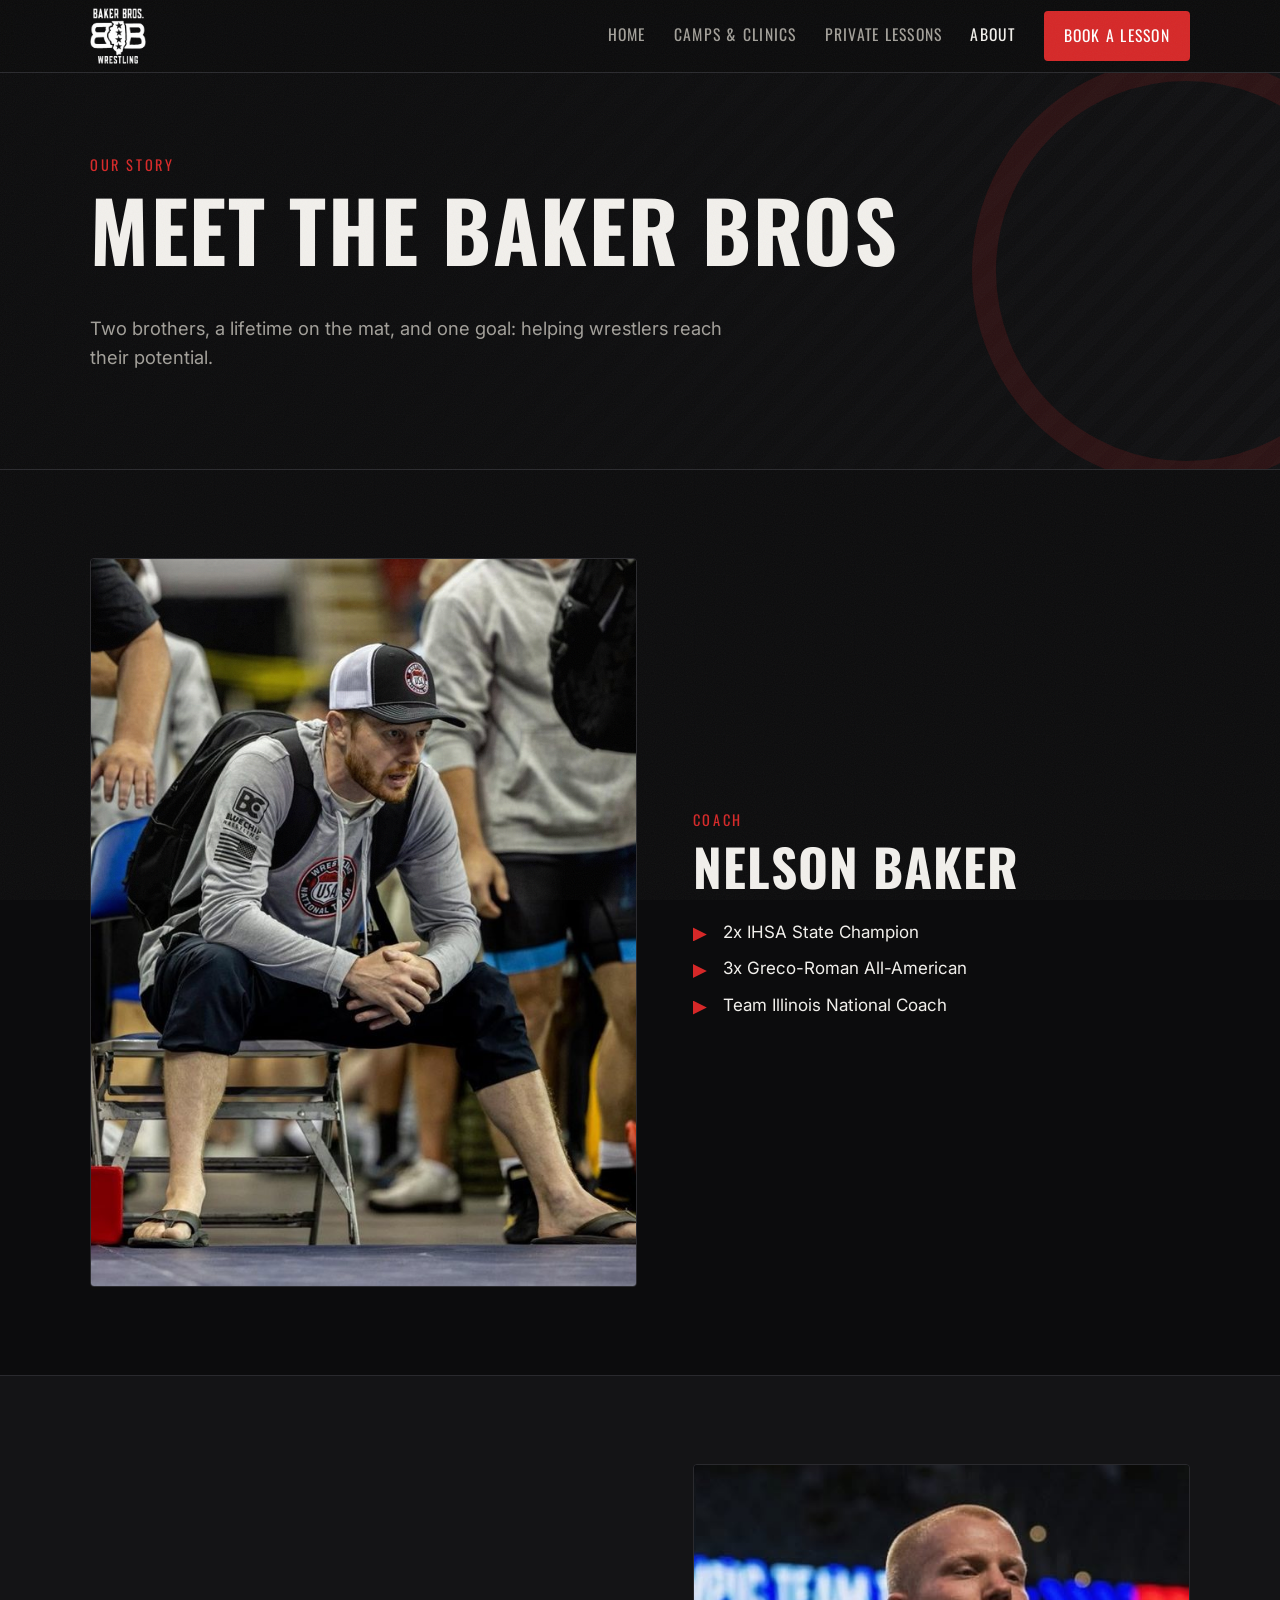
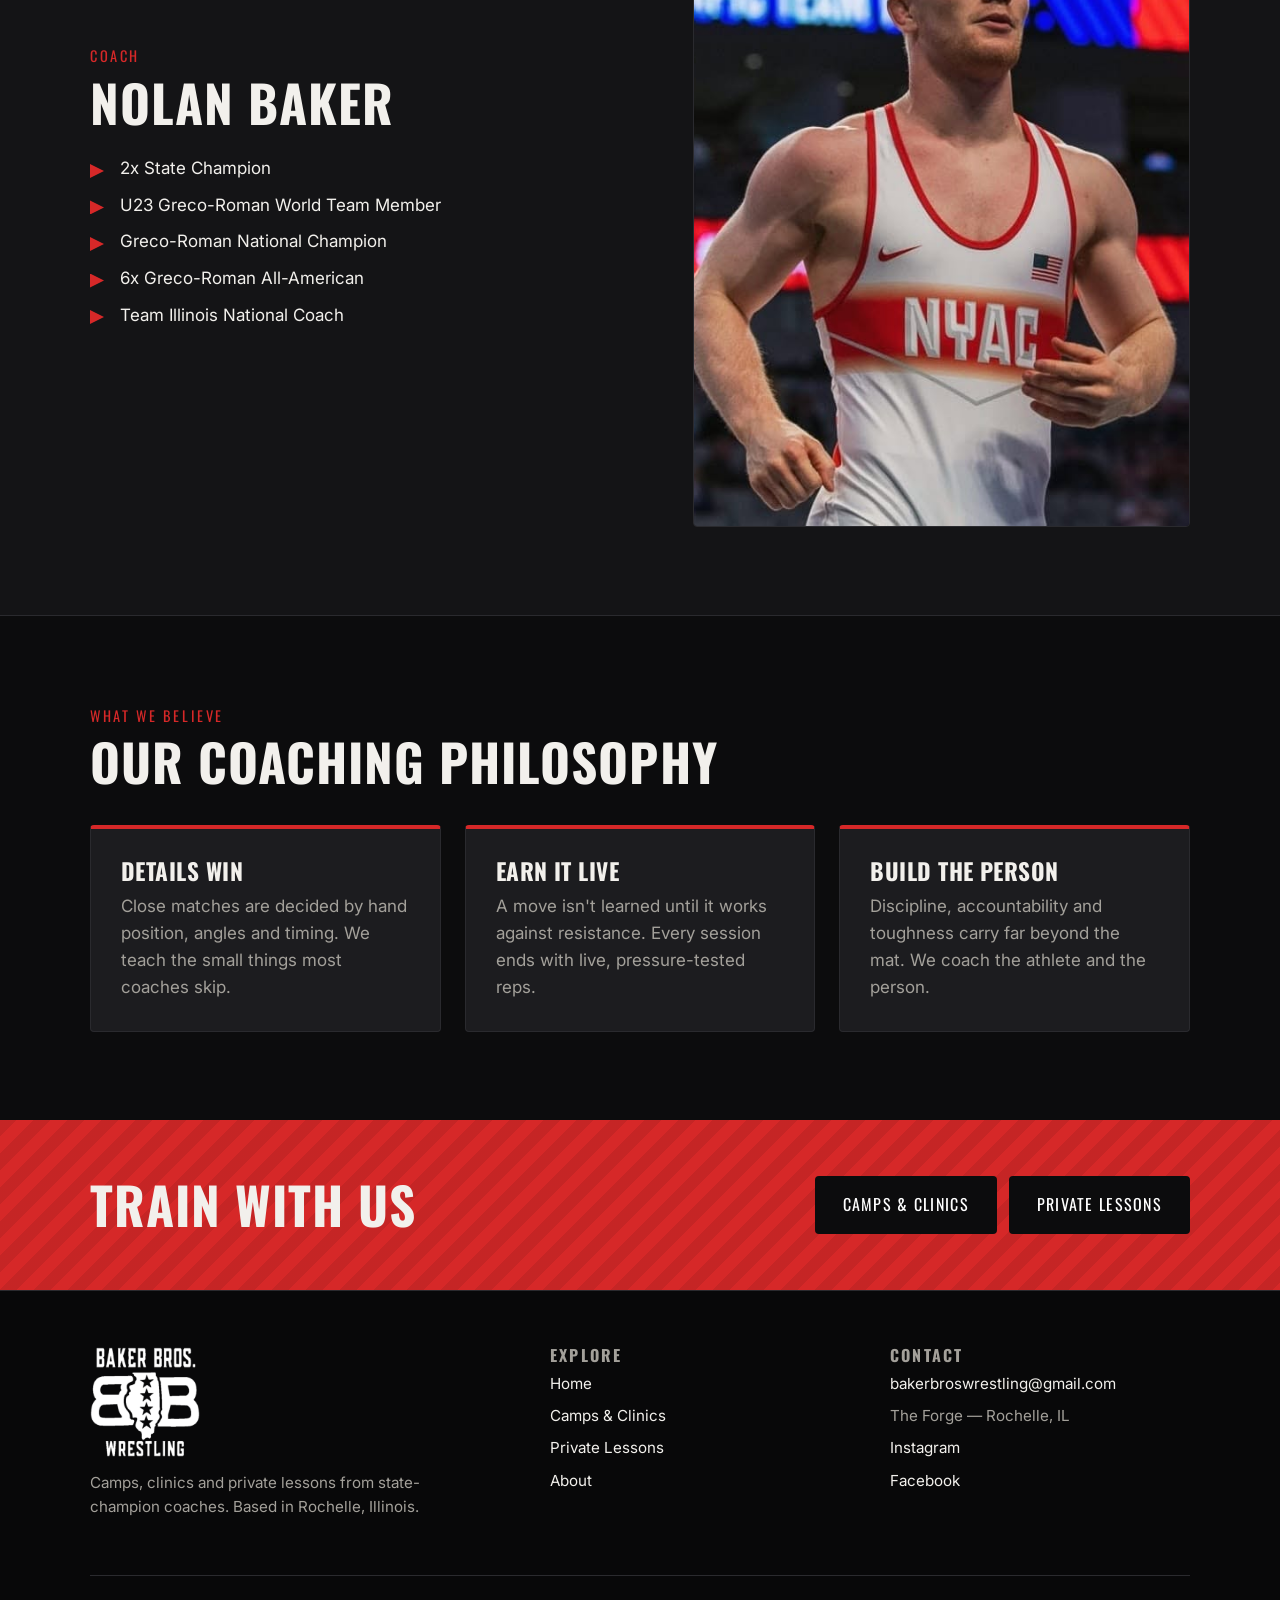
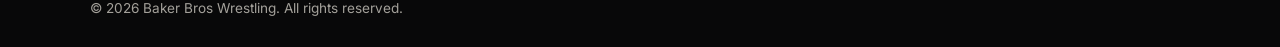
==== about.html @ e2181380 "Use the Baker Bros logo as the browser tab icon Co-Authored-By: Claude Sonnet 5 <noreply@anthropic.c" ====
<!DOCTYPE html>
<html lang="en">
<head>
  <meta charset="UTF-8">
  <meta name="viewport" content="width=device-width, initial-scale=1">
  <title>About the Coaches | Baker Bros Wrestling</title>
  <meta name="description" content="Meet Nelson and Nolan Baker, the brothers behind Baker Bros Wrestling.">
  <link rel="icon" type="image/png" href="images/favicon.png">
  <link rel="apple-touch-icon" href="images/apple-touch-icon.png">
  <link rel="preconnect" href="https://fonts.googleapis.com">
  <link rel="preconnect" href="https://fonts.gstatic.com" crossorigin>
  <link href="https://fonts.googleapis.com/css2?family=Inter:wght@400;600&family=Oswald:wght@500;700&display=swap" rel="stylesheet">
  <link rel="stylesheet" href="styles.css">
</head>
<body data-page="about">
  <header id="site-header"></header>

  <main>
    <section class="hero page-hero">
      <div class="container">
        <span class="eyebrow">Our story</span>
        <h1>Meet the Baker Bros</h1>
        <p class="lead">Two brothers, a lifetime on the mat, and one goal: helping wrestlers reach their potential.</p>
      </div>
    </section>

    <section class="section">
      <div class="container split">
        <img class="photo tall" src="images/nelson-baker.jpg" alt="Nelson Baker coaching from the edge of the mat at a wrestling tournament" width="800" height="878">
        <div>
          <span class="eyebrow">Coach</span>
          <h2>Nelson Baker</h2>
          <ul class="checklist">
            <li>2x IHSA State Champion</li>
            <li>3x Greco-Roman All-American</li>
            <li>Team Illinois National Coach</li>
          </ul>
        </div>
      </div>
    </section>

    <section class="section alt">
      <div class="container split">
        <div>
          <span class="eyebrow">Coach</span>
          <h2>Nolan Baker</h2>
          <ul class="checklist">
            <li>2x State Champion</li>
            <li>U23 Greco-Roman World Team Member</li>
            <li>Greco-Roman National Champion</li>
            <li>6x Greco-Roman All-American</li>
            <li>Team Illinois National Coach</li>
          </ul>
        </div>
        <img class="photo tall" src="images/nolan-baker.jpg" alt="Nolan Baker in a wrestling singlet at a national competition" width="747" height="747">
      </div>
    </section>

    <section class="section">
      <div class="container">
        <span class="eyebrow">What we believe</span>
        <h2>Our coaching philosophy</h2>
        <div class="grid grid-3" style="margin-top:36px">
          <div class="card accent-top"><h3>Details win</h3><p class="muted">Close matches are decided by hand position, angles and timing. We teach the small things most coaches skip.</p></div>
          <div class="card accent-top"><h3>Earn it live</h3><p class="muted">A move isn't learned until it works against resistance. Every session ends with live, pressure-tested reps.</p></div>
          <div class="card accent-top"><h3>Build the person</h3><p class="muted">Discipline, accountability and toughness carry far beyond the mat. We coach the athlete and the person.</p></div>
        </div>
      </div>
    </section>

    <section class="cta-band">
      <div class="container">
        <h2>Train with us</h2>
        <div class="btn-row">
          <a class="btn" href="camps.html">Camps &amp; Clinics</a>
          <a class="btn" href="lessons.html">Private Lessons</a>
        </div>
      </div>
    </section>
  </main>

  <footer id="site-footer"></footer>
  <script src="site-data.js"></script>
  <script src="main.js"></script>
</body>
</html>
---- styles.css ----
/* ===========================================================
   Baker Bros Wrestling — site styles
   Change the brand colors in :root to restyle the whole site.
   =========================================================== */
:root {
  --bg: #0c0c0d;
  --bg-2: #141416;
  --bg-3: #1c1c1f;
  --line: #2a2a2e;
  --text: #f2f0ec;
  --muted: #a3a09a;
  --accent: #d62828;        /* main brand red */
  --accent-2: #f2b705;      /* gold highlight */
  --radius: 4px;
  --max: 1140px;
  --head: "Oswald", "Arial Narrow", sans-serif;
  --body: "Inter", system-ui, -apple-system, sans-serif;
}

* { box-sizing: border-box; }
html { scroll-behavior: smooth; }
body {
  margin: 0;
  background: var(--bg);
  color: var(--text);
  font-family: var(--body);
  font-size: 17px;
  line-height: 1.6;
  -webkit-font-smoothing: antialiased;
}
/* subtle grain for the gritty feel */
body::before {
  content: "";
  position: fixed; inset: 0;
  pointer-events: none; z-index: 100;
  opacity: .05;
  background-image: url("data:image/svg+xml,%3Csvg xmlns='http://www.w3.org/2000/svg' width='160' height='160'%3E%3Cfilter id='n'%3E%3CfeTurbulence type='fractalNoise' baseFrequency='.9' numOctaves='2'/%3E%3C/filter%3E%3Crect width='100%25' height='100%25' filter='url(%23n)'/%3E%3C/svg%3E");
}

img { max-width: 100%; display: block; }
a { color: inherit; }
h1, h2, h3, h4 {
  font-family: var(--head);
  text-transform: uppercase;
  letter-spacing: .02em;
  line-height: 1.05;
  margin: 0 0 .5em;
}
h1 { font-size: clamp(2.6rem, 7vw, 5.2rem); }
h2 { font-size: clamp(2rem, 4.5vw, 3.2rem); }
h3 { font-size: 1.45rem; }
p { margin: 0 0 1em; }

.container { width: 100%; max-width: var(--max); margin: 0 auto; padding: 0 20px; }
.section { padding: 88px 0; }
.section.alt { background: var(--bg-2); border-top: 1px solid var(--line); border-bottom: 1px solid var(--line); }
.eyebrow {
  font-family: var(--head);
  color: var(--accent);
  text-transform: uppercase;
  letter-spacing: .18em;
  font-size: .9rem;
  margin-bottom: .6em;
  display: block;
}
.lead { font-size: 1.15rem; color: var(--muted); max-width: 640px; }
.muted { color: var(--muted); }

/* ---------- buttons ---------- */
.btn {
  display: inline-block;
  font-family: var(--head);
  text-transform: uppercase;
  letter-spacing: .08em;
  font-size: 1rem;
  text-decoration: none;
  padding: 14px 26px;
  border-radius: var(--radius);
  border: 2px solid var(--accent);
  background: var(--accent);
  color: #fff;
  cursor: pointer;
  transition: background .15s, color .15s, transform .15s;
}
.btn:hover { background: #b51f1f; border-color: #b51f1f; transform: translateY(-1px); }
.btn.ghost { background: transparent; color: var(--text); border-color: var(--text); }
.btn.ghost:hover { background: var(--text); color: var(--bg); }
.btn.disabled { background: var(--bg-3); border-color: var(--line); color: var(--muted); pointer-events: none; }
.btn-row { display: flex; flex-wrap: wrap; gap: 12px; }

/* ---------- header / nav ---------- */
.site-header {
  position: sticky; top: 0; z-index: 50;
  background: rgba(12,12,13,.92);
  backdrop-filter: blur(8px);
  border-bottom: 1px solid var(--line);
}
.nav { display: flex; align-items: center; justify-content: space-between; height: 72px; }
.logo { text-decoration: none; display: flex; line-height: 1; }
.logo img { height: 56px; width: auto; }
.logo-footer img { height: 110px; }
.nav-links { display: flex; align-items: center; gap: 28px; list-style: none; margin: 0; padding: 0; }
.nav-links a {
  font-family: var(--head); text-transform: uppercase; letter-spacing: .08em;
  text-decoration: none; font-size: .98rem; color: var(--muted);
}
.nav-links a:hover, .nav-links a.active { color: var(--text); }
.nav-links .btn { color: #fff; padding: 10px 18px; }
.nav-toggle { display: none; background: none; border: 0; color: var(--text); font-size: 1.8rem; cursor: pointer; }

@media (max-width: 800px) {
  .nav-toggle { display: block; }
  .nav-links {
    display: none;
    position: absolute; top: 72px; left: 0; right: 0;
    flex-direction: column; align-items: stretch; gap: 0;
    background: var(--bg-2); border-bottom: 1px solid var(--line);
  }
  .nav-links.open { display: flex; }
  .nav-links li a { display: block; padding: 16px 20px; border-top: 1px solid var(--line); }
  .nav-links .btn { margin: 12px 20px 16px; text-align: center; }
}

/* ---------- hero ---------- */
.hero {
  position: relative;
  padding: 120px 0 110px;
  overflow: hidden;
  background:
    linear-gradient(90deg, rgba(12,12,13,.96) 30%, rgba(12,12,13,.55)),
    repeating-linear-gradient(135deg, #17171a 0 14px, #121214 14px 28px);
  border-bottom: 1px solid var(--line);
}
.hero::after {
  content: "";
  position: absolute; right: -120px; top: 50%;
  width: 560px; height: 560px; transform: translateY(-50%);
  border: 34px solid var(--accent); border-radius: 50%;
  opacity: .14;
}
.hero .container { position: relative; z-index: 1; }
.hero h1 span { color: var(--accent); display: block; }
.hero .lead { margin-bottom: 32px; }
.page-hero { padding: 80px 0 64px; }
.page-hero::after { width: 380px; height: 380px; border-width: 24px; }

/* ---------- stat strip ---------- */
.stats { display: grid; grid-template-columns: repeat(3, 1fr); border-bottom: 1px solid var(--line); background: var(--bg-2); }
.stat { padding: 28px 20px; text-align: center; border-right: 1px solid var(--line); }
.stat:last-child { border-right: 0; }
.stat b { display: block; font-family: var(--head); font-size: 2.2rem; color: var(--accent-2); line-height: 1; }
.stat span { font-size: .85rem; text-transform: uppercase; letter-spacing: .12em; color: var(--muted); }
@media (max-width: 640px) {
  .stats { grid-template-columns: 1fr; }
  .stat { border-right: 0; border-bottom: 1px solid var(--line); }
}

/* ---------- cards / grids ---------- */
.grid { display: grid; gap: 24px; }
.grid-2 { grid-template-columns: repeat(2, 1fr); }
.grid-3 { grid-template-columns: repeat(3, 1fr); }
@media (max-width: 900px) { .grid-3 { grid-template-columns: 1fr 1fr; } }
@media (max-width: 640px) { .grid-2, .grid-3 { grid-template-columns: 1fr; } }

.card {
  background: var(--bg-3);
  border: 1px solid var(--line);
  border-radius: var(--radius);
  padding: 30px;
  position: relative;
}
.card.accent-top { border-top: 4px solid var(--accent); }
.card h3 { margin-bottom: .4em; }
.card p:last-child { margin-bottom: 0; }
.card .num { font-family: var(--head); color: var(--accent); font-size: 2.4rem; line-height: 1; display: block; margin-bottom: 12px; }

.split { display: grid; grid-template-columns: 1.1fr 1fr; gap: 56px; align-items: center; }
@media (max-width: 860px) { .split { grid-template-columns: 1fr; gap: 32px; } }

.photo-ph {
  aspect-ratio: 4 / 3;
  border-radius: var(--radius);
  border: 1px dashed #3a3a40;
  background: repeating-linear-gradient(45deg, #18181b 0 10px, #1d1d21 10px 20px);
  display: grid; place-items: center;
  color: var(--muted);
  font-family: var(--head); text-transform: uppercase; letter-spacing: .12em; font-size: .9rem;
  text-align: center; padding: 16px;
}
.photo-ph.tall { aspect-ratio: 3 / 4; }
.photo { width: 100%; height: auto; border-radius: var(--radius); border: 1px solid var(--line); object-fit: cover; object-position: 50% 30%; }
.photo.tall { aspect-ratio: 3 / 4; }

.checklist { list-style: none; padding: 0; margin: 0 0 1em; }
.checklist li { padding-left: 30px; position: relative; margin-bottom: .55em; }
.checklist li::before {
  content: ""; position: absolute; left: 0; top: .5em;
  width: 14px; height: 14px; background: var(--accent);
  clip-path: polygon(0 0, 100% 50%, 0 100%);
}

/* ---------- events ---------- */
.filters { display: flex; gap: 10px; flex-wrap: wrap; margin-bottom: 28px; }
.filter {
  font-family: var(--head); text-transform: uppercase; letter-spacing: .08em;
  background: transparent; color: var(--muted);
  border: 1px solid var(--line); border-radius: 999px;
  padding: 8px 18px; cursor: pointer; font-size: .95rem;
}
.filter.active, .filter:hover { color: var(--text); border-color: var(--accent); }

.events { display: grid; gap: 20px; }
.event {
  display: grid; grid-template-columns: 130px 1fr auto; gap: 28px; align-items: center;
  background: var(--bg-3); border: 1px solid var(--line); border-left: 4px solid var(--accent);
  border-radius: var(--radius); padding: 26px 28px;
}
.event.clinic { border-left-color: var(--accent-2); }
.event-date { text-align: center; font-family: var(--head); text-transform: uppercase; line-height: 1; }
.event-date .m { color: var(--accent); letter-spacing: .12em; font-size: 1rem; }
.event-date .d { font-size: 2.6rem; display: block; margin: 4px 0; }
.event-date .y { color: var(--muted); font-size: .85rem; letter-spacing: .1em; }
.tag {
  display: inline-block; font-family: var(--head); text-transform: uppercase; letter-spacing: .12em;
  font-size: .75rem; padding: 3px 10px; border-radius: 2px; margin-bottom: 8px;
  background: rgba(214,40,40,.15); color: #ff6b6b;
}
.event.clinic .tag { background: rgba(242,183,5,.12); color: var(--accent-2); }
.event h3 { margin-bottom: .35em; }
.meta { display: flex; flex-wrap: wrap; gap: 6px 22px; color: var(--muted); font-size: .93rem; margin-bottom: 8px; }
.meta b { color: var(--text); font-weight: 600; }
.event .price { font-family: var(--head); font-size: 2rem; text-align: right; line-height: 1; margin-bottom: 12px; }
.event .price small { display: block; font-size: .75rem; color: var(--muted); letter-spacing: .1em; margin-top: 4px; }
.event-cta { text-align: right; }
.spots { font-size: .82rem; color: var(--accent-2); margin-top: 8px; }
.empty { padding: 40px; text-align: center; border: 1px dashed var(--line); border-radius: var(--radius); color: var(--muted); }
@media (max-width: 800px) {
  .event { grid-template-columns: 1fr; gap: 14px; }
  .event-date { text-align: left; display: flex; gap: 10px; align-items: baseline; }
  .event-date .d { font-size: 1.8rem; margin: 0; }
  .event .price, .event-cta { text-align: left; }
}

/* ---------- pricing ---------- */
.price-card { text-align: center; }
.price-card .amount { font-family: var(--head); font-size: 3.2rem; line-height: 1; margin: 10px 0 4px; }
.price-card .per { color: var(--muted); font-size: .9rem; text-transform: uppercase; letter-spacing: .1em; margin-bottom: 18px; display: block; }
.price-card.featured { border-color: var(--accent); box-shadow: 0 0 0 1px var(--accent); }
.badge {
  position: absolute; top: -12px; left: 50%; transform: translateX(-50%);
  background: var(--accent); color: #fff; font-family: var(--head); text-transform: uppercase;
  letter-spacing: .12em; font-size: .72rem; padding: 4px 12px; border-radius: 2px;
}

/* ---------- forms ---------- */
.form { display: grid; gap: 18px; }
.form-row { display: grid; grid-template-columns: 1fr 1fr; gap: 18px; }
@media (max-width: 640px) { .form-row { grid-template-columns: 1fr; } }
label { display: block; font-family: var(--head); text-transform: uppercase; letter-spacing: .08em; font-size: .85rem; margin-bottom: 6px; color: var(--muted); }
input, select, textarea {
  width: 100%; font: inherit; color: var(--text);
  background: var(--bg); border: 1px solid var(--line); border-radius: var(--radius);
  padding: 12px 14px;
}
input:focus, select:focus, textarea:focus { outline: none; border-color: var(--accent); }
textarea { min-height: 120px; resize: vertical; }
.hp { position: absolute; left: -9999px; }
.form-note { font-size: .85rem; color: var(--muted); }
.form-status { display: none; padding: 14px 16px; border-radius: var(--radius); }
.form-status.ok { display: block; background: rgba(46,160,67,.15); border: 1px solid #2ea043; }
.form-status.err { display: block; background: rgba(214,40,40,.12); border: 1px solid var(--accent); }

/* ---------- faq ---------- */
details { border-bottom: 1px solid var(--line); padding: 18px 0; }
details summary {
  cursor: pointer; list-style: none; font-family: var(--head); text-transform: uppercase;
  letter-spacing: .04em; font-size: 1.2rem; display: flex; justify-content: space-between; gap: 16px;
}
details summary::-webkit-details-marker { display: none; }
details summary::after { content: "+"; color: var(--accent); font-size: 1.5rem; line-height: 1; }
details[open] summary::after { content: "–"; }
details p { margin: 12px 0 0; color: var(--muted); }
details p a { color: var(--text); text-decoration: underline; }

/* ---------- CTA band ---------- */
.cta-band {
  background: var(--accent);
  padding: 56px 0;
  background-image: repeating-linear-gradient(135deg, rgba(0,0,0,.08) 0 12px, transparent 12px 24px);
}
.cta-band .container { display: flex; justify-content: space-between; align-items: center; gap: 24px; flex-wrap: wrap; }
.cta-band h2 { margin: 0; }
.cta-band .btn { background: var(--bg); border-color: var(--bg); }
.cta-band .btn:hover { background: #000; border-color: #000; }

/* ---------- footer ---------- */
.site-footer { background: #080809; border-top: 1px solid var(--line); padding: 56px 0 28px; font-size: .95rem; }
.footer-grid { display: grid; grid-template-columns: 1.4fr 1fr 1fr; gap: 40px; margin-bottom: 40px; }
.site-footer h4 { font-size: 1rem; color: var(--muted); letter-spacing: .14em; }
.site-footer ul { list-style: none; padding: 0; margin: 0; }
.site-footer li { margin-bottom: 8px; }
.site-footer a { color: var(--text); text-decoration: none; }
.site-footer a:hover { color: var(--accent); }
.copyright { border-top: 1px solid var(--line); padding-top: 22px; color: var(--muted); font-size: .85rem; }
@media (max-width: 760px) { .footer-grid { grid-template-columns: 1fr; gap: 28px; } }
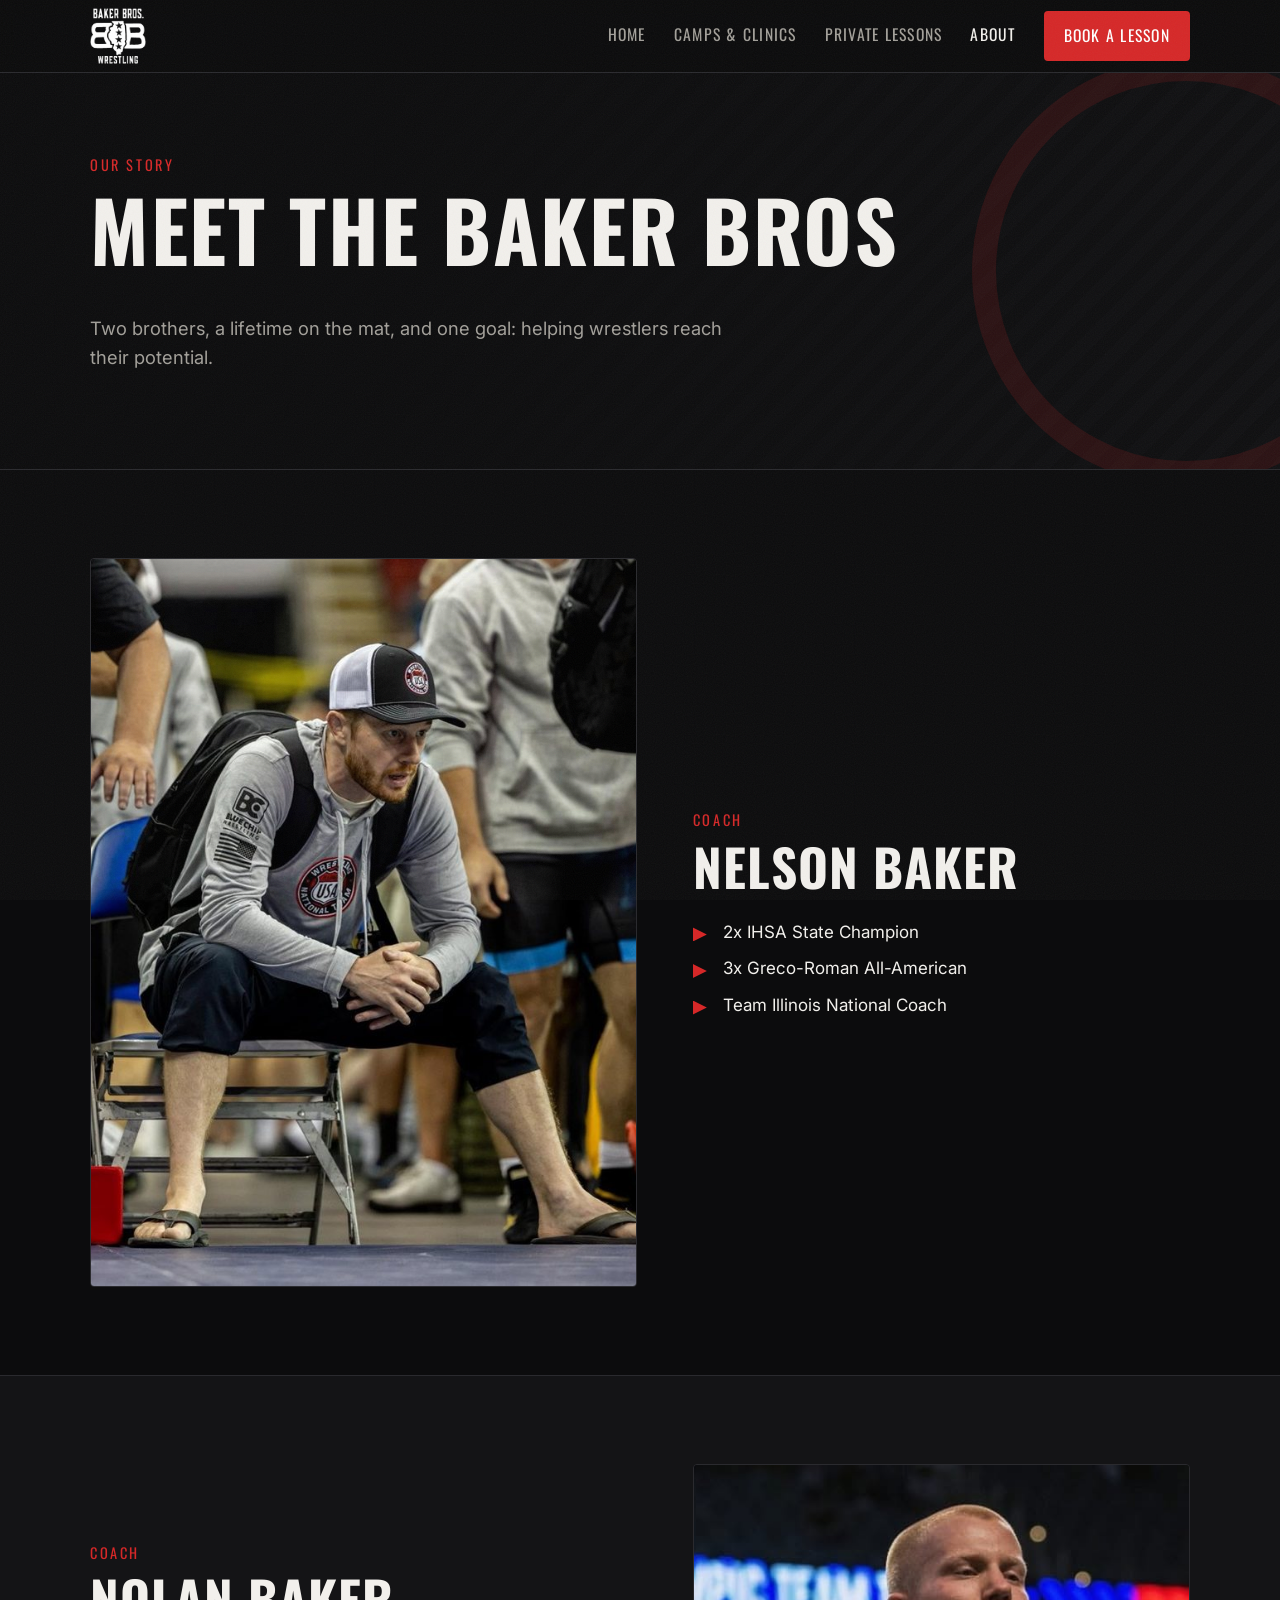
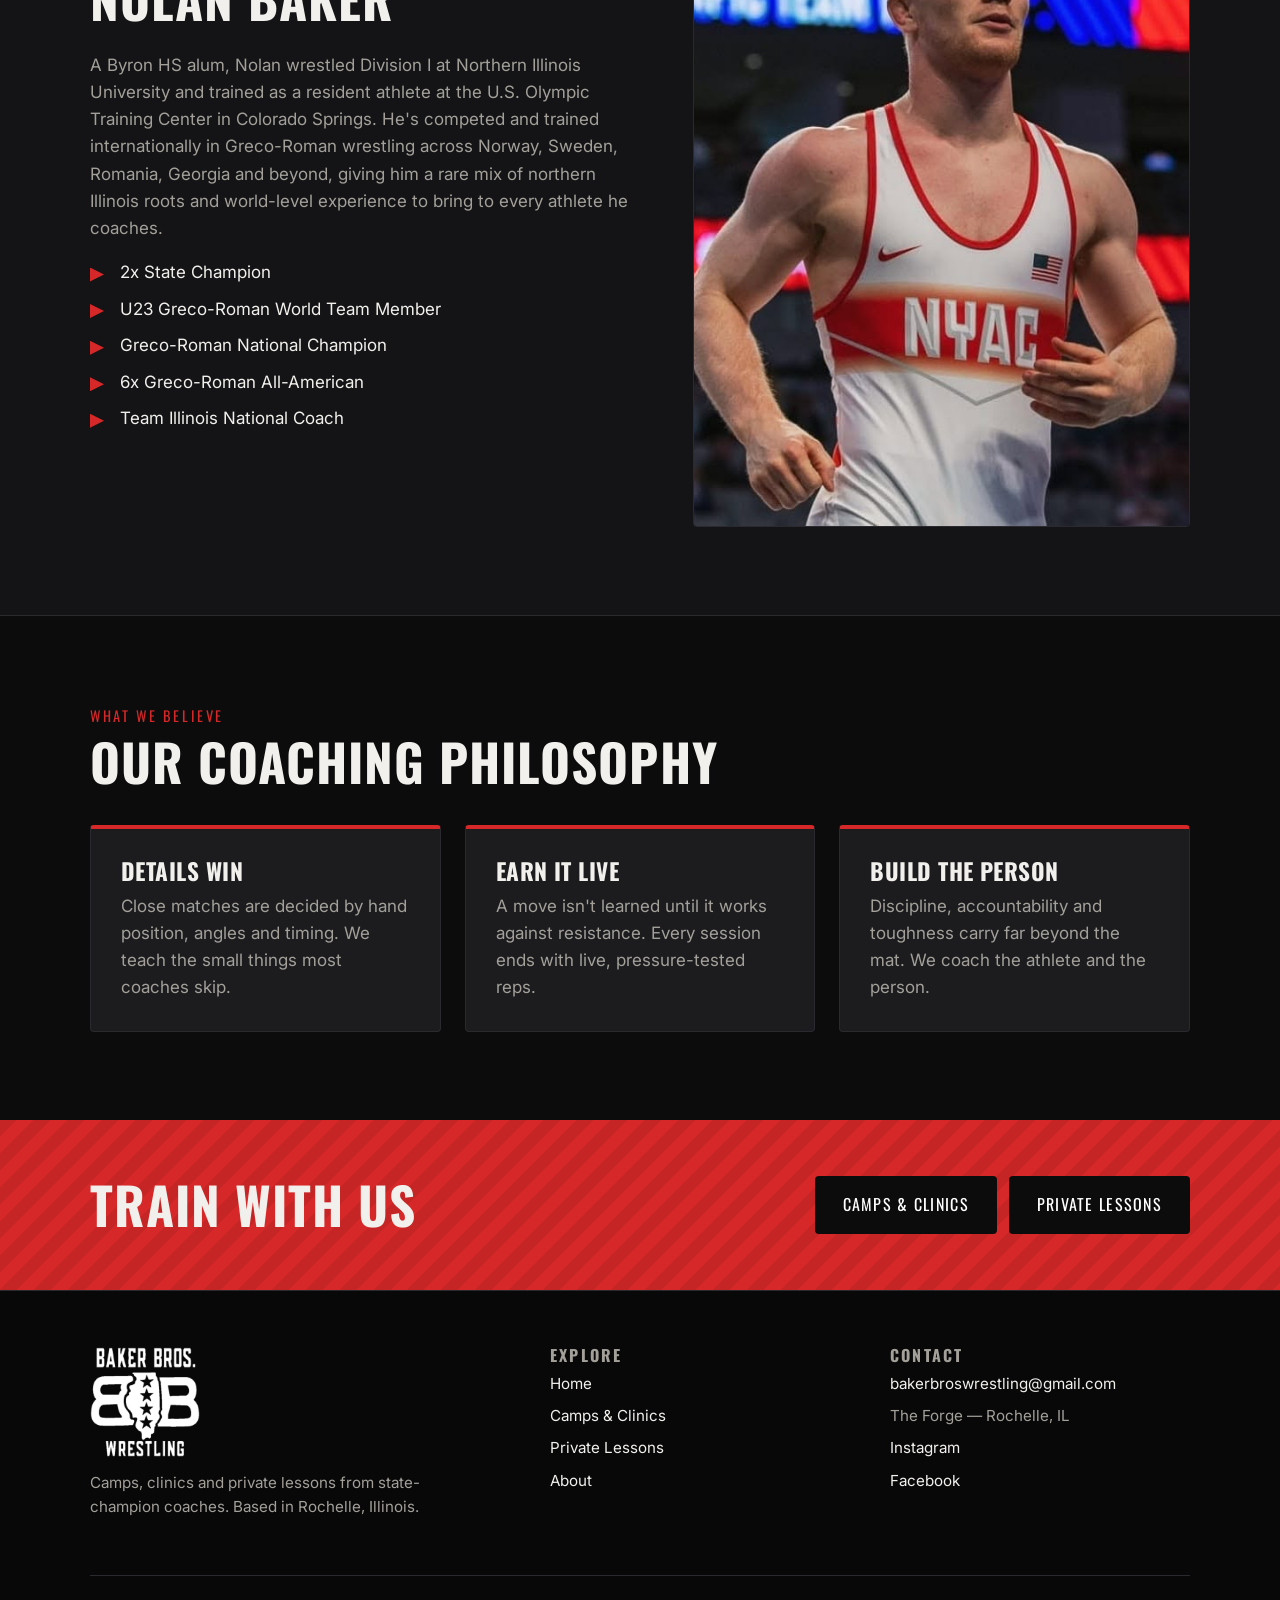
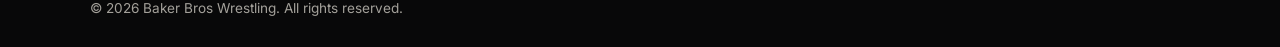
==== commit 8bde1100: "Add Nolan Baker bio paragraph: NIU D1, Olympic Training Center, international Greco experience Co-Au" ====
--- a/about.html
+++ b/about.html
@@ -5,6 +5,12 @@
   <meta name="viewport" content="width=device-width, initial-scale=1">
   <title>About the Coaches | Baker Bros Wrestling</title>
   <meta name="description" content="Meet Nelson and Nolan Baker, the brothers behind Baker Bros Wrestling.">
+  <meta property="og:title" content="About the Coaches | Baker Bros Wrestling">
+  <meta property="og:description" content="Meet Nelson and Nolan Baker, the brothers behind Baker Bros Wrestling.">
+  <meta property="og:image" content="https://baker-brothers-website.vercel.app/images/apple-touch-icon.png">
+  <meta property="og:url" content="https://baker-brothers-website.vercel.app/about.html">
+  <meta name="twitter:card" content="summary">
+  <meta name="twitter:image" content="https://baker-brothers-website.vercel.app/images/apple-touch-icon.png">
   <link rel="icon" type="image/png" href="images/favicon.png">
   <link rel="apple-touch-icon" href="images/apple-touch-icon.png">
   <link rel="preconnect" href="https://fonts.googleapis.com">
@@ -44,6 +50,7 @@
         <div>
           <span class="eyebrow">Coach</span>
           <h2>Nolan Baker</h2>
+          <p class="muted">A Byron HS alum, Nolan wrestled Division I at Northern Illinois University and trained as a resident athlete at the U.S. Olympic Training Center in Colorado Springs. He's competed and trained internationally in Greco-Roman wrestling across Norway, Sweden, Romania, Georgia and beyond, giving him a rare mix of northern Illinois roots and world-level experience to bring to every athlete he coaches.</p>
           <ul class="checklist">
             <li>2x State Champion</li>
             <li>U23 Greco-Roman World Team Member</li>
--- a/styles.css
+++ b/styles.css
@@ -190,6 +190,7 @@
 .photo-ph.tall { aspect-ratio: 3 / 4; }
 .photo { width: 100%; height: auto; border-radius: var(--radius); border: 1px solid var(--line); object-fit: cover; object-position: 50% 30%; }
 .photo.tall { aspect-ratio: 3 / 4; }
+.photo-logo { aspect-ratio: 4 / 3; object-fit: contain; padding: 28px; background: var(--bg-2); }
 
 .checklist { list-style: none; padding: 0; margin: 0 0 1em; }
 .checklist li { padding-left: 30px; position: relative; margin-bottom: .55em; }
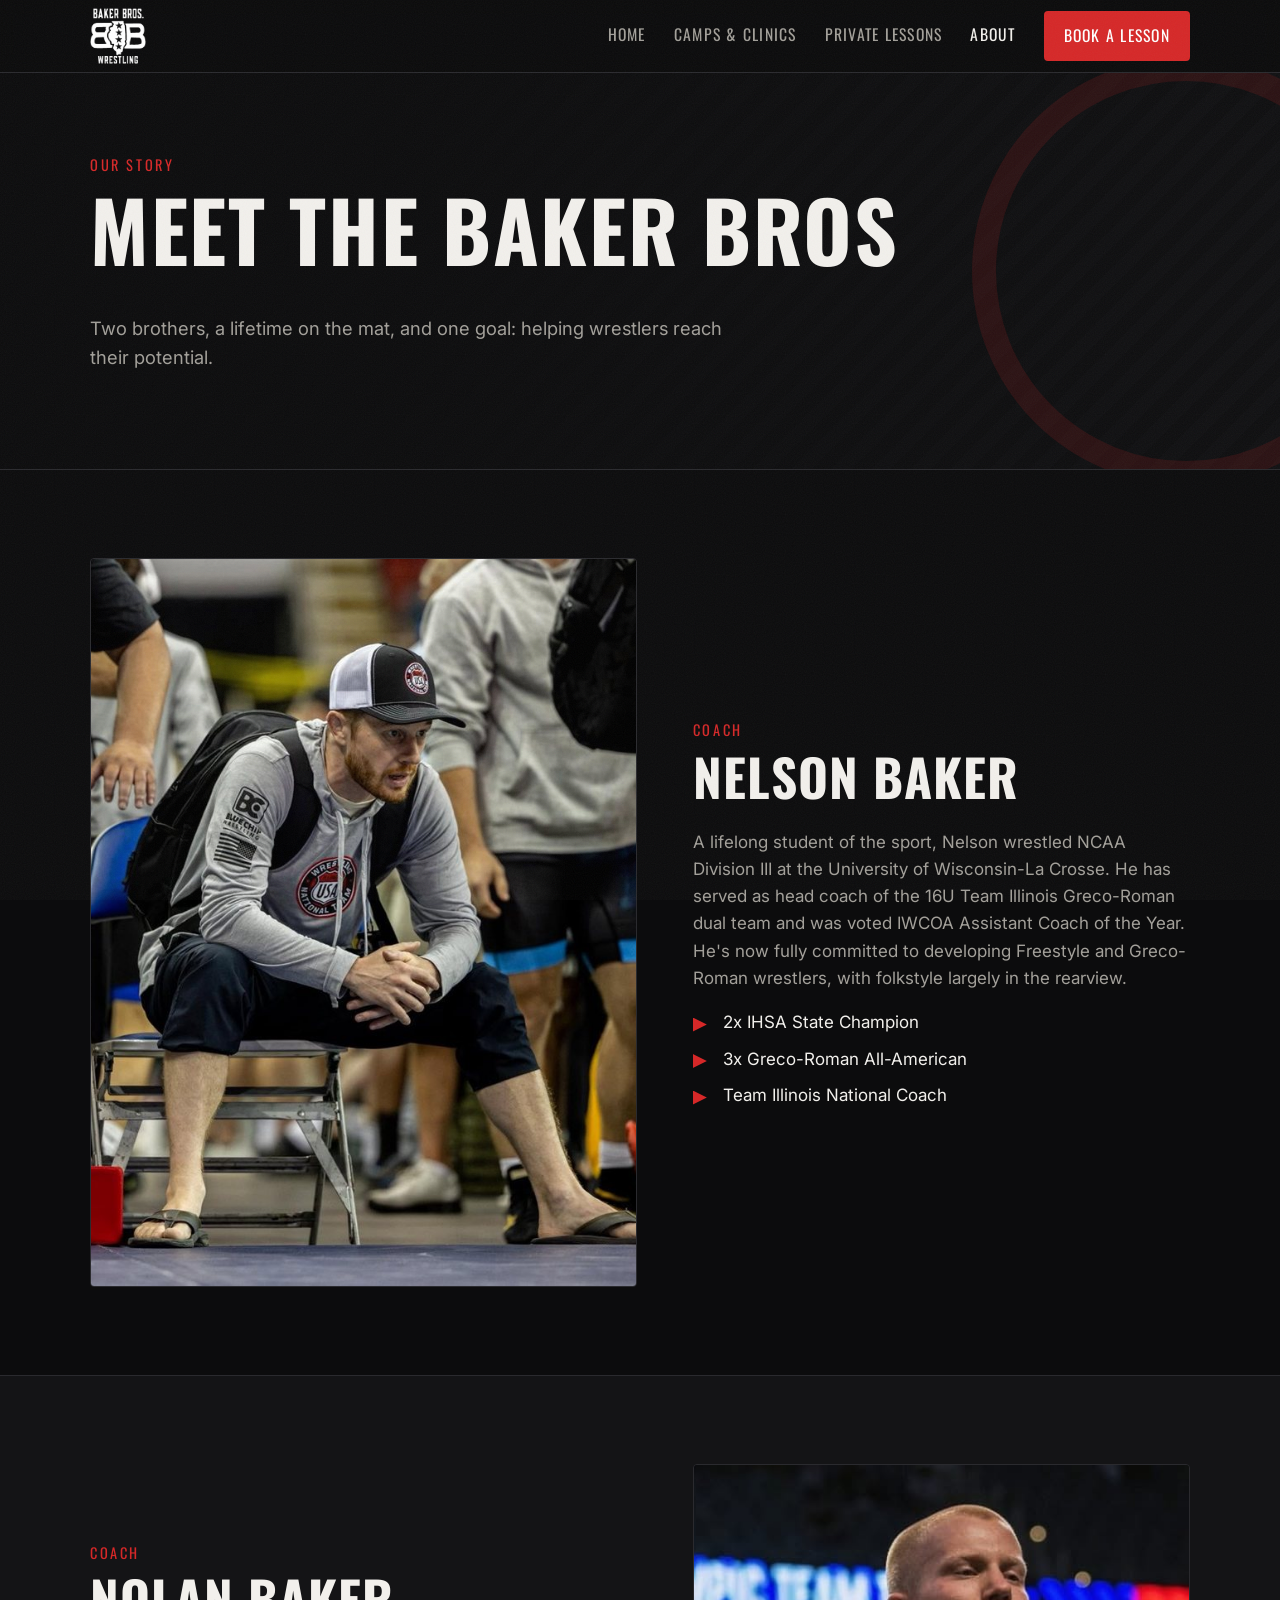
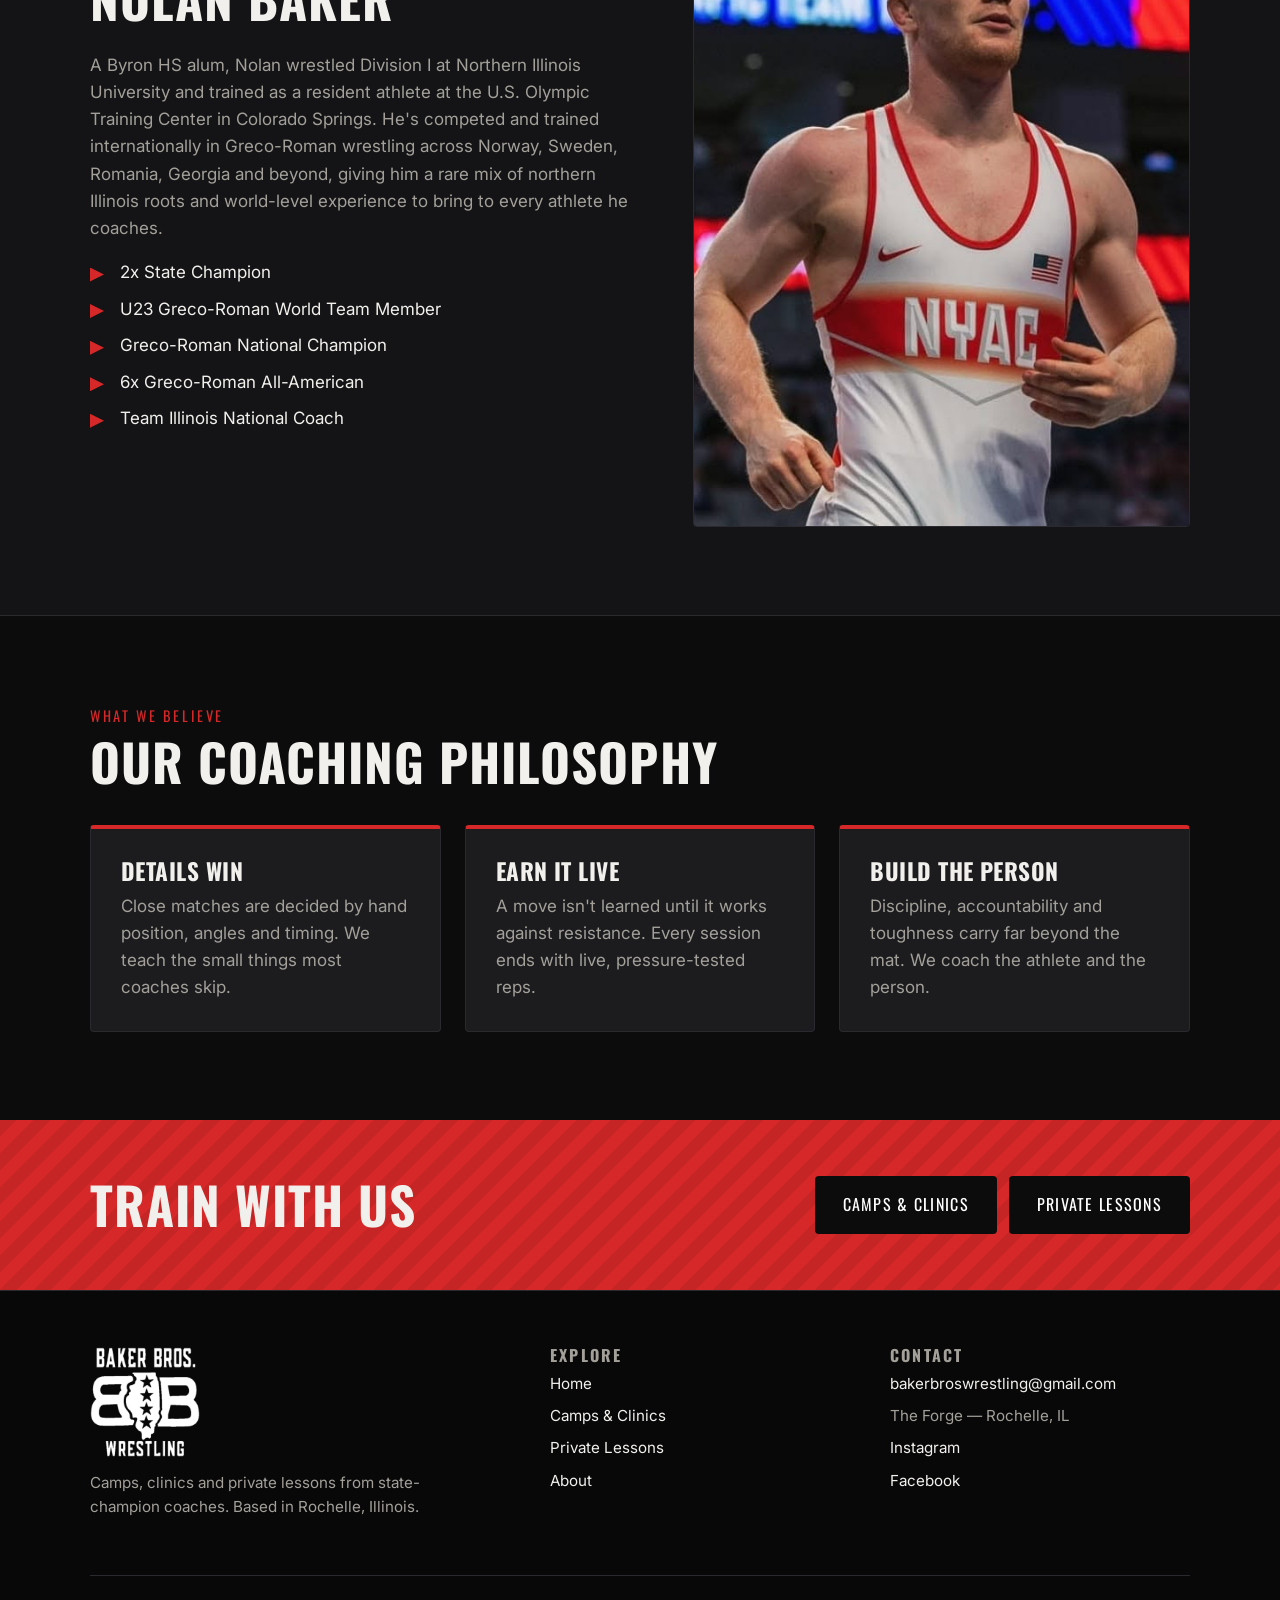
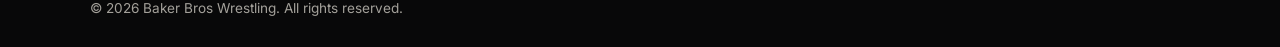
==== commit 33a5c991: "Add Nelson Baker bio paragraph: D3 wrestling, 16U Team IL head coach, IWCOA award, Freestyle/Greco f" ====
--- a/about.html
+++ b/about.html
@@ -36,6 +36,7 @@
         <div>
           <span class="eyebrow">Coach</span>
           <h2>Nelson Baker</h2>
+          <p class="muted">A lifelong student of the sport, Nelson wrestled NCAA Division III at the University of Wisconsin-La Crosse. He has served as head coach of the 16U Team Illinois Greco-Roman dual team and was voted IWCOA Assistant Coach of the Year. He's now fully committed to developing Freestyle and Greco-Roman wrestlers, with folkstyle largely in the rearview.</p>
           <ul class="checklist">
             <li>2x IHSA State Champion</li>
             <li>3x Greco-Roman All-American</li>
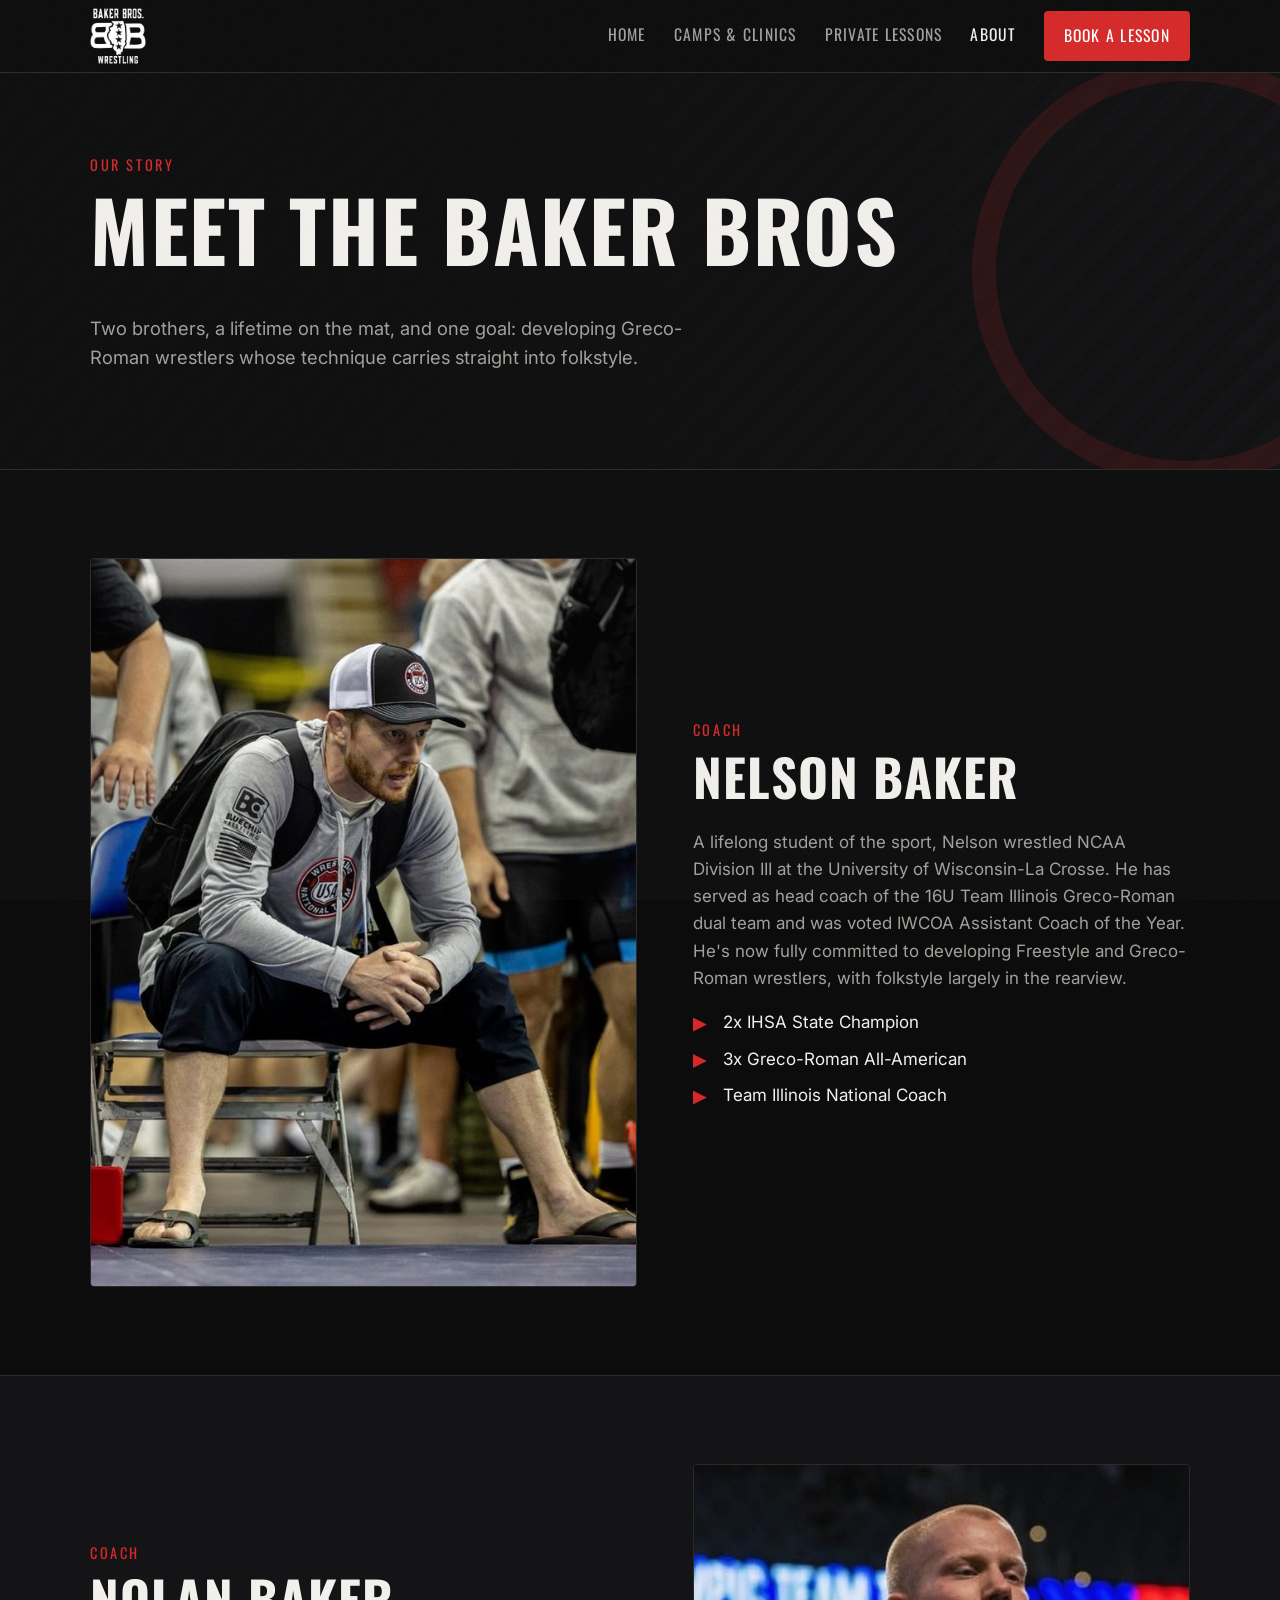
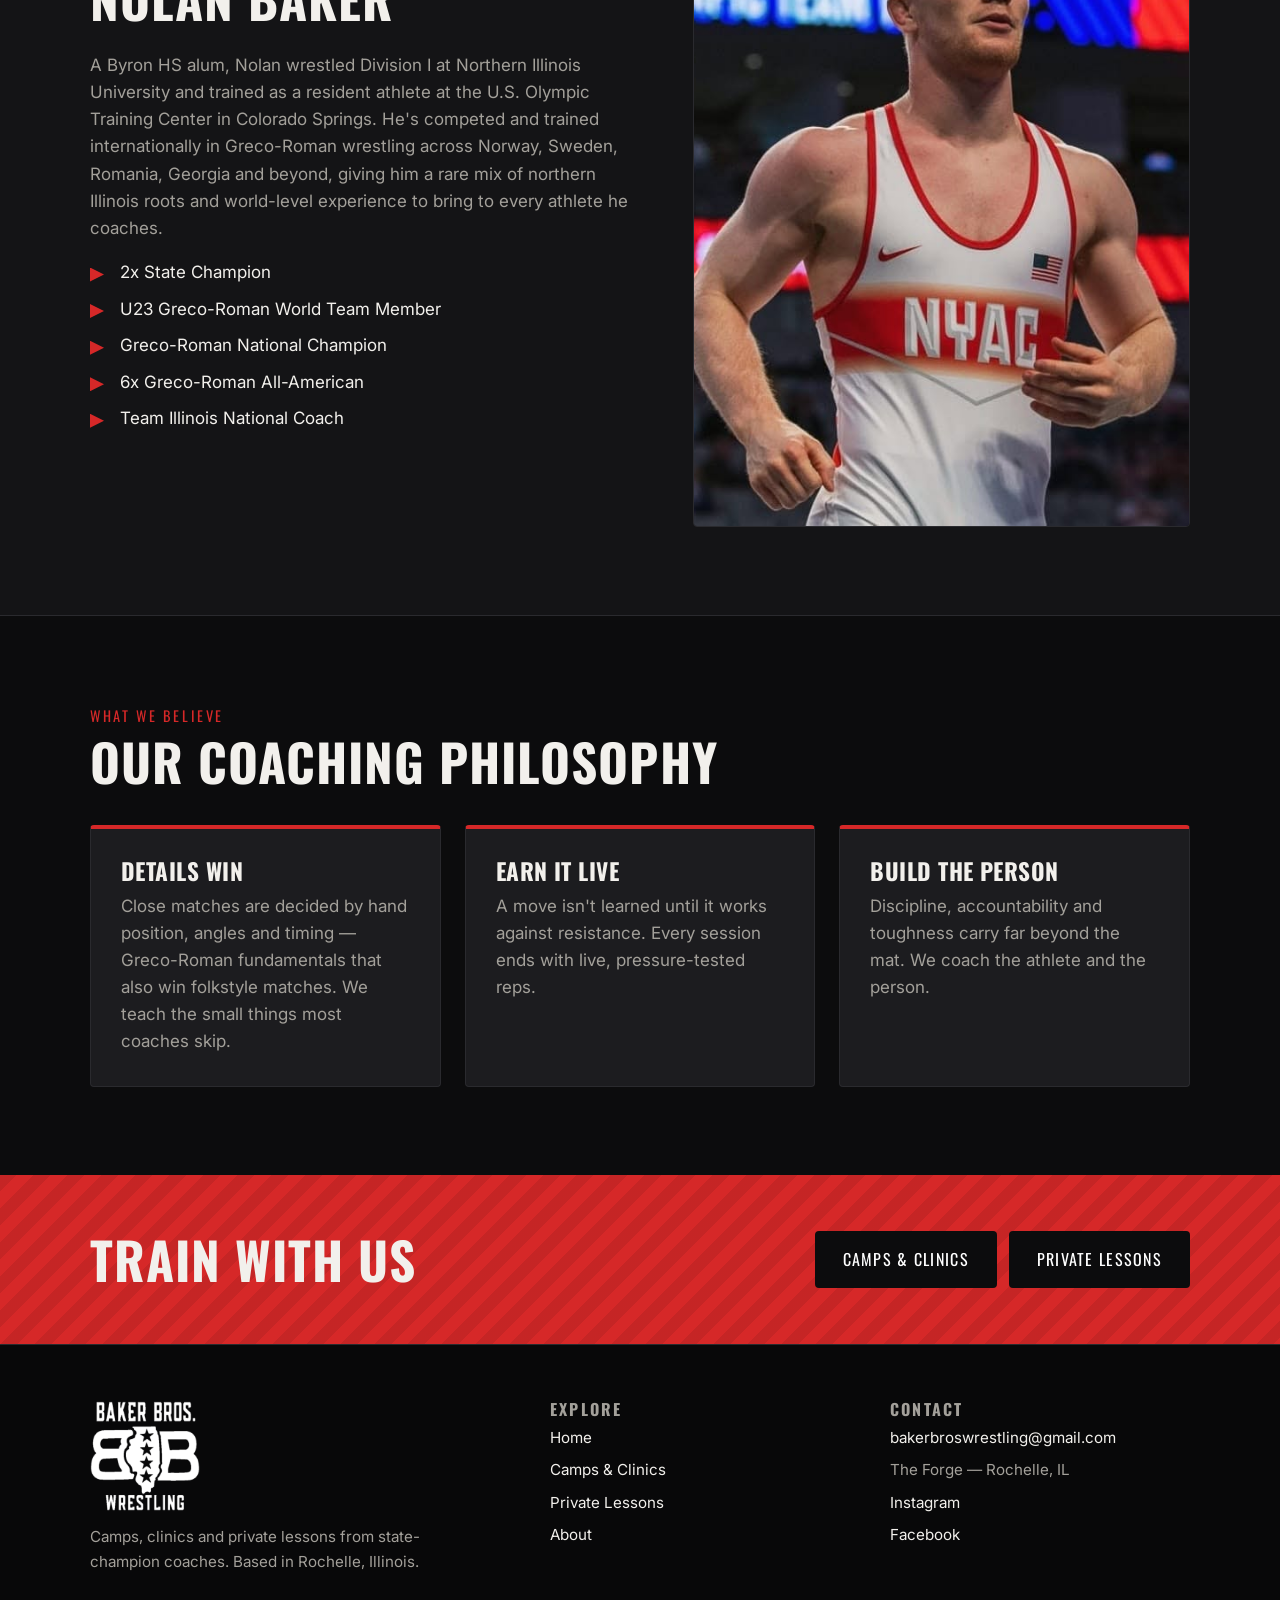
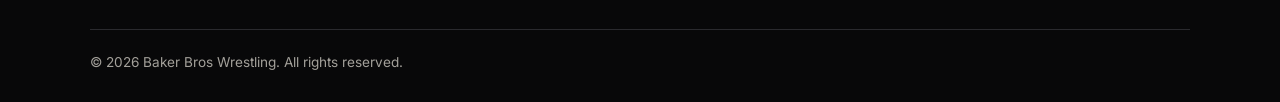
==== commit fec6920c: "Emphasize Greco-Roman specialization and folkstyle carryover across the site Co-Authored-By: Claude " ====
--- a/about.html
+++ b/about.html
@@ -4,9 +4,9 @@
   <meta charset="UTF-8">
   <meta name="viewport" content="width=device-width, initial-scale=1">
   <title>About the Coaches | Baker Bros Wrestling</title>
-  <meta name="description" content="Meet Nelson and Nolan Baker, the brothers behind Baker Bros Wrestling.">
+  <meta name="description" content="Meet Nelson and Nolan Baker, the Greco-Roman specialists behind Baker Bros Wrestling.">
   <meta property="og:title" content="About the Coaches | Baker Bros Wrestling">
-  <meta property="og:description" content="Meet Nelson and Nolan Baker, the brothers behind Baker Bros Wrestling.">
+  <meta property="og:description" content="Meet Nelson and Nolan Baker, the Greco-Roman specialists behind Baker Bros Wrestling.">
   <meta property="og:image" content="https://baker-brothers-website.vercel.app/images/apple-touch-icon.png">
   <meta property="og:url" content="https://baker-brothers-website.vercel.app/about.html">
   <meta name="twitter:card" content="summary">
@@ -26,7 +26,7 @@
       <div class="container">
         <span class="eyebrow">Our story</span>
         <h1>Meet the Baker Bros</h1>
-        <p class="lead">Two brothers, a lifetime on the mat, and one goal: helping wrestlers reach their potential.</p>
+        <p class="lead">Two brothers, a lifetime on the mat, and one goal: developing Greco-Roman wrestlers whose technique carries straight into folkstyle.</p>
       </div>
     </section>
 
@@ -69,7 +69,7 @@
         <span class="eyebrow">What we believe</span>
         <h2>Our coaching philosophy</h2>
         <div class="grid grid-3" style="margin-top:36px">
-          <div class="card accent-top"><h3>Details win</h3><p class="muted">Close matches are decided by hand position, angles and timing. We teach the small things most coaches skip.</p></div>
+          <div class="card accent-top"><h3>Details win</h3><p class="muted">Close matches are decided by hand position, angles and timing — Greco-Roman fundamentals that also win folkstyle matches. We teach the small things most coaches skip.</p></div>
           <div class="card accent-top"><h3>Earn it live</h3><p class="muted">A move isn't learned until it works against resistance. Every session ends with live, pressure-tested reps.</p></div>
           <div class="card accent-top"><h3>Build the person</h3><p class="muted">Discipline, accountability and toughness carry far beyond the mat. We coach the athlete and the person.</p></div>
         </div>
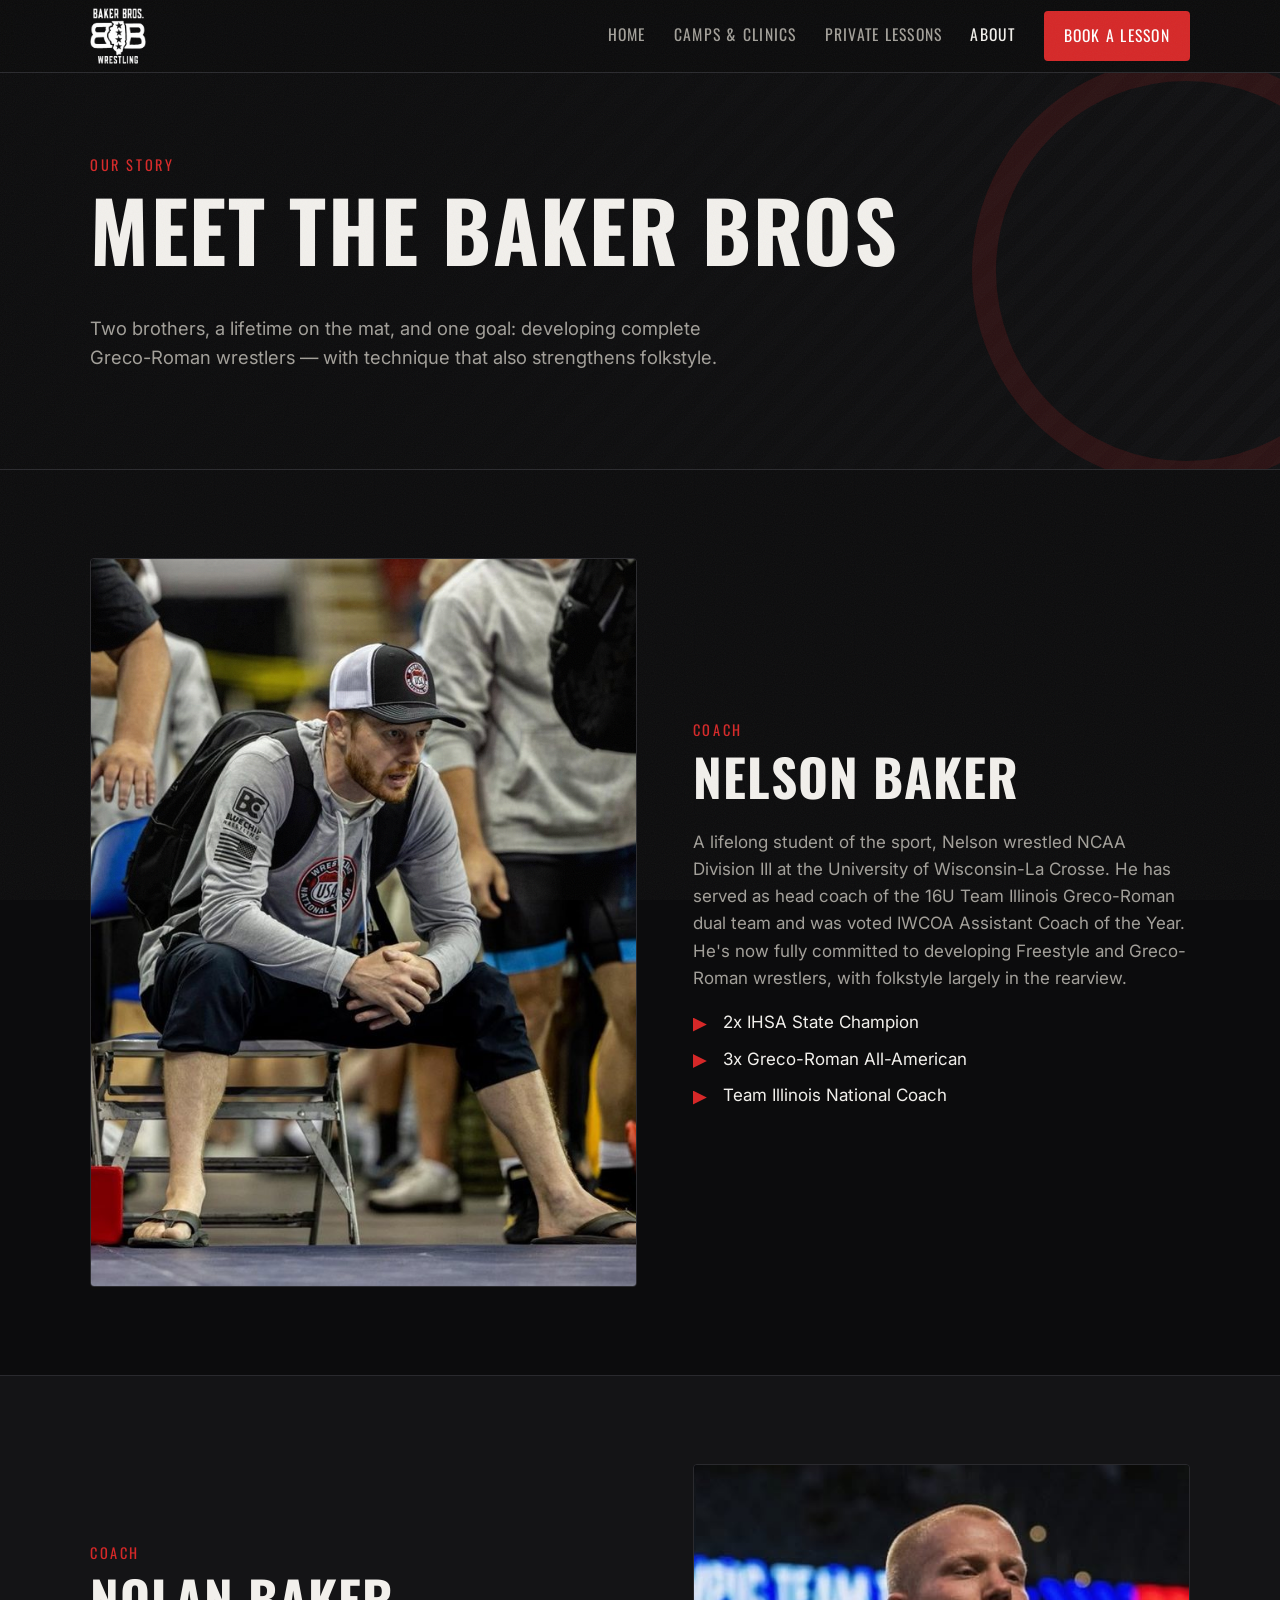
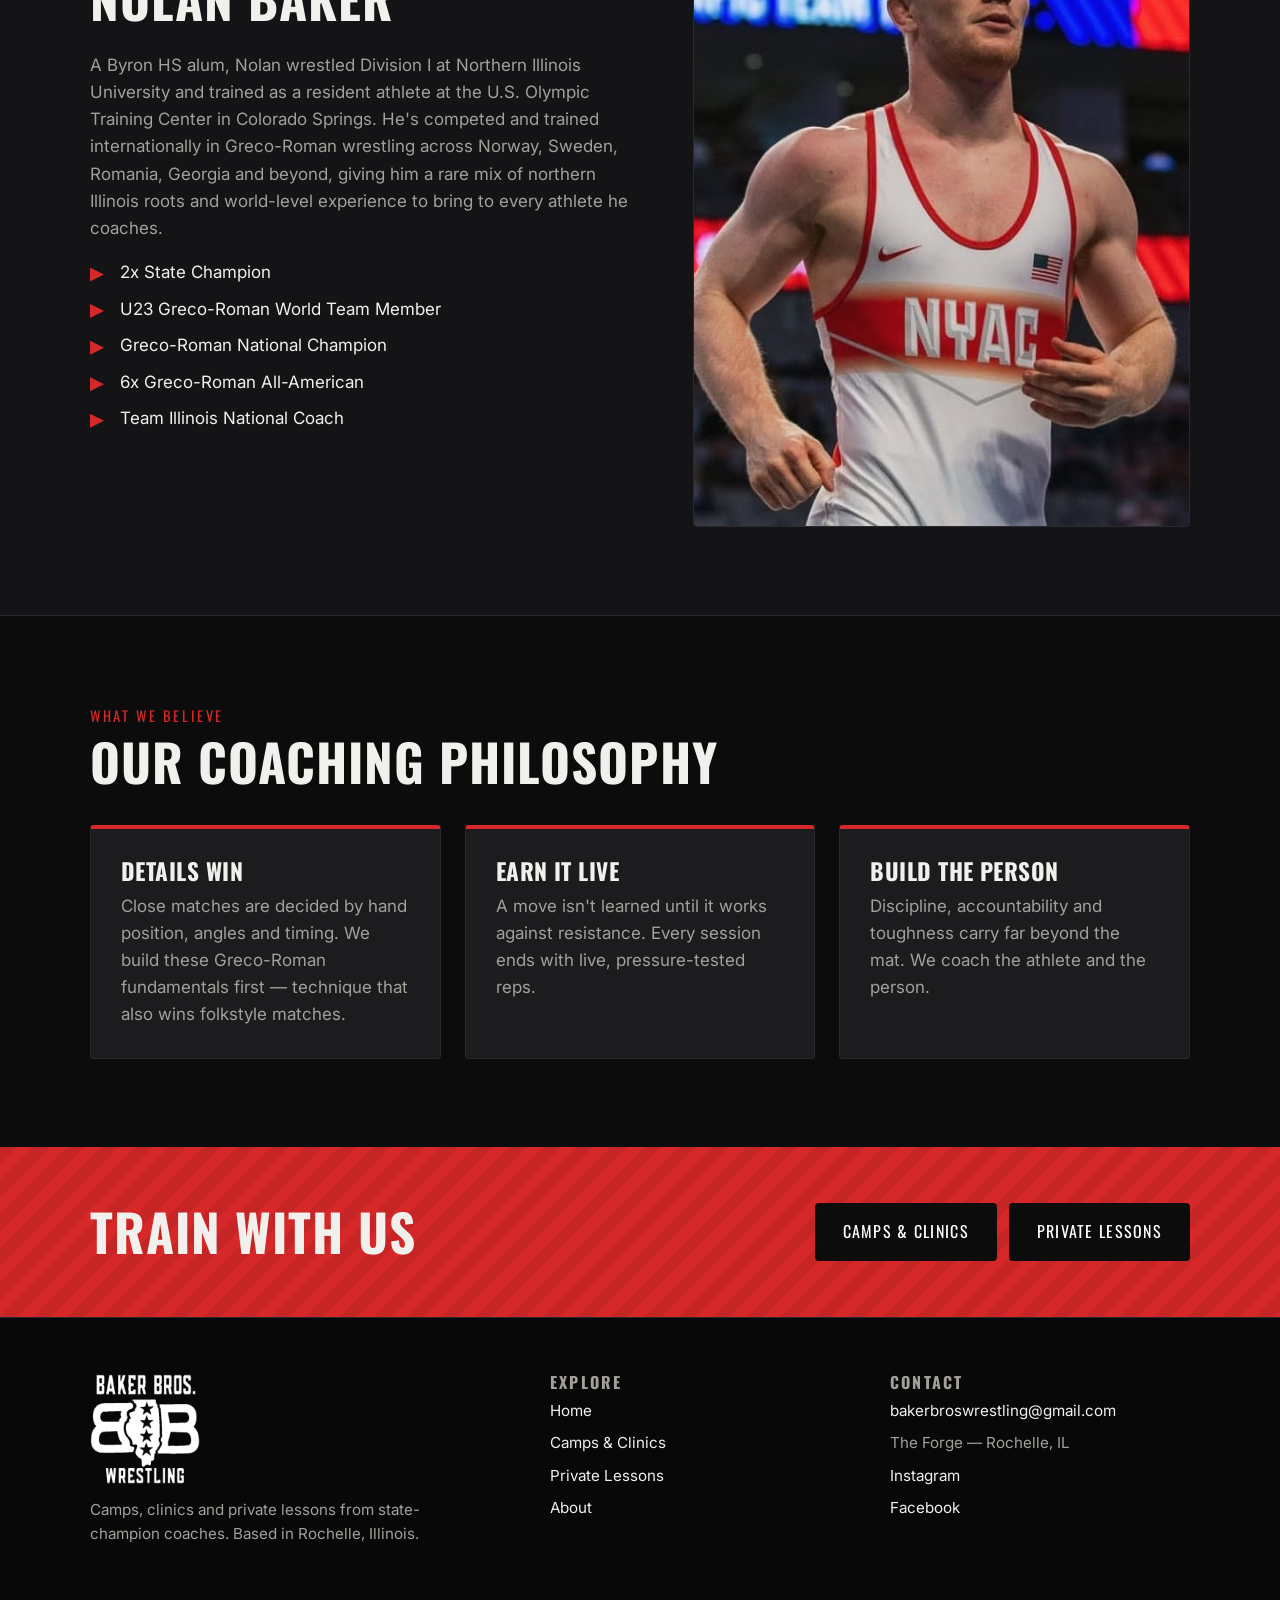
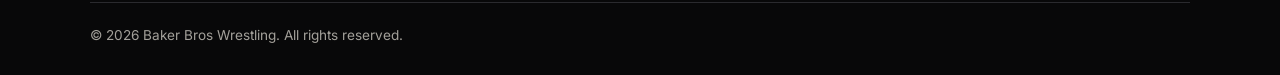
==== commit 7fb31c56: "Rebalance Greco-Roman wording as primary focus, folkstyle as secondary benefit Co-Authored-By: Claud" ====
--- a/about.html
+++ b/about.html
@@ -26,7 +26,7 @@
       <div class="container">
         <span class="eyebrow">Our story</span>
         <h1>Meet the Baker Bros</h1>
-        <p class="lead">Two brothers, a lifetime on the mat, and one goal: developing Greco-Roman wrestlers whose technique carries straight into folkstyle.</p>
+        <p class="lead">Two brothers, a lifetime on the mat, and one goal: developing complete Greco-Roman wrestlers — with technique that also strengthens folkstyle.</p>
       </div>
     </section>
 
@@ -69,7 +69,7 @@
         <span class="eyebrow">What we believe</span>
         <h2>Our coaching philosophy</h2>
         <div class="grid grid-3" style="margin-top:36px">
-          <div class="card accent-top"><h3>Details win</h3><p class="muted">Close matches are decided by hand position, angles and timing — Greco-Roman fundamentals that also win folkstyle matches. We teach the small things most coaches skip.</p></div>
+          <div class="card accent-top"><h3>Details win</h3><p class="muted">Close matches are decided by hand position, angles and timing. We build these Greco-Roman fundamentals first — technique that also wins folkstyle matches.</p></div>
           <div class="card accent-top"><h3>Earn it live</h3><p class="muted">A move isn't learned until it works against resistance. Every session ends with live, pressure-tested reps.</p></div>
           <div class="card accent-top"><h3>Build the person</h3><p class="muted">Discipline, accountability and toughness carry far beyond the mat. We coach the athlete and the person.</p></div>
         </div>
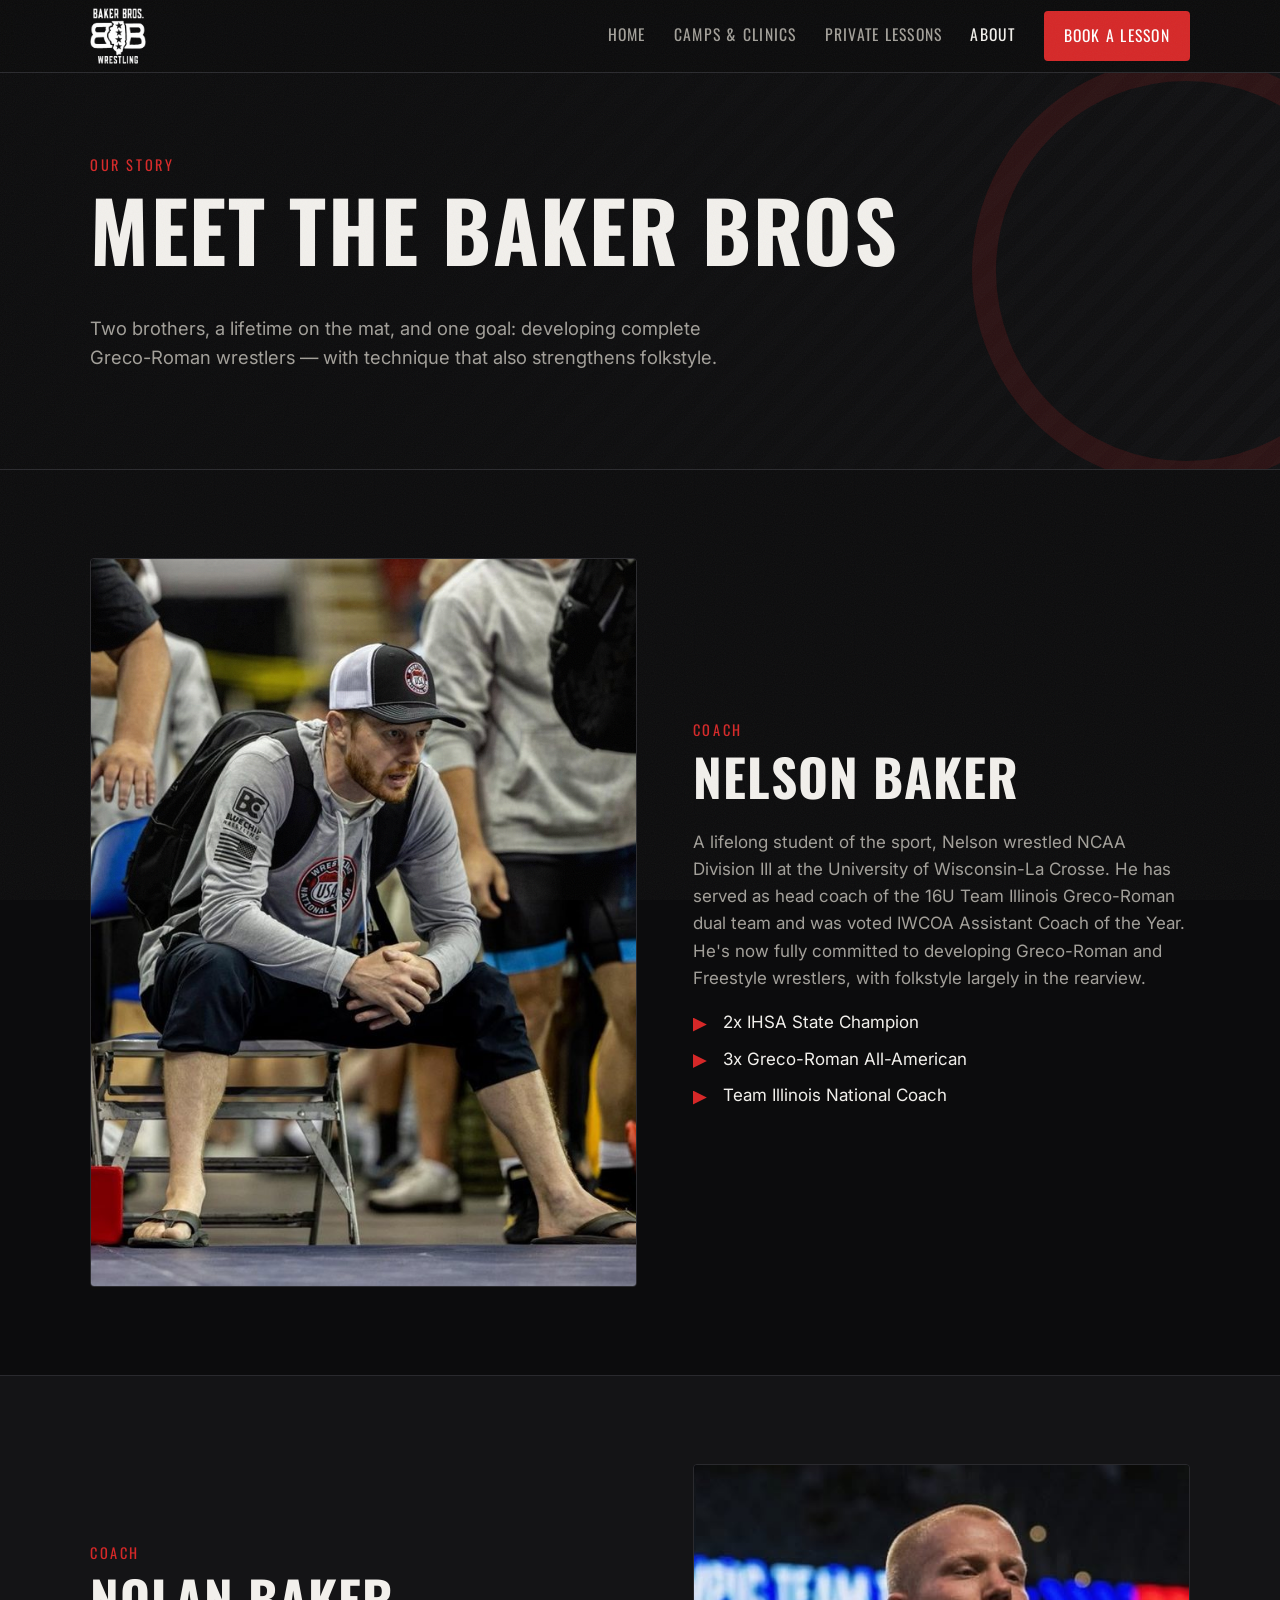
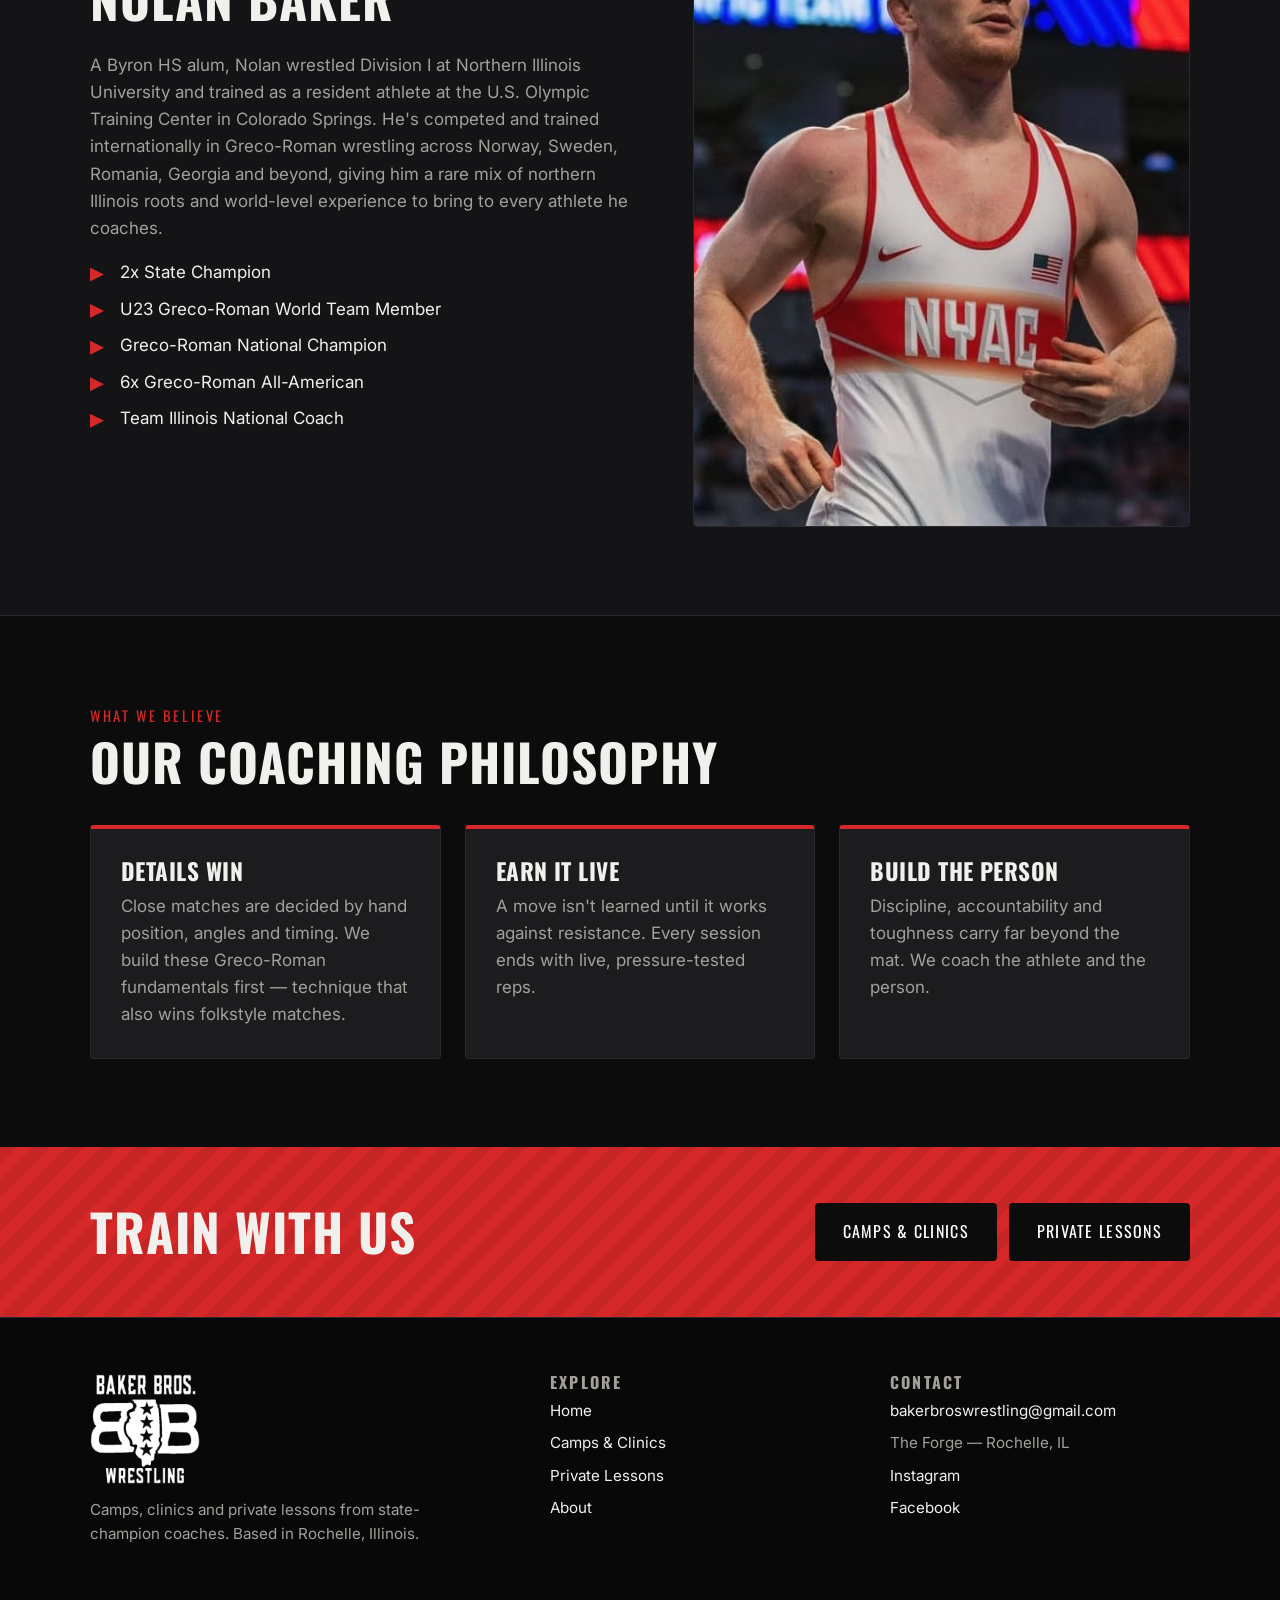
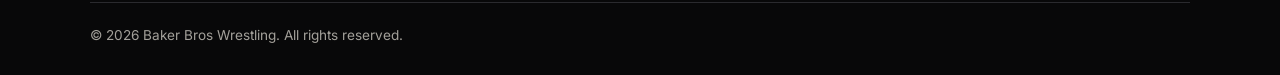
==== commit 8d7b2528: "Order Greco-Roman before Freestyle in Nelson's bio Co-Authored-By: Claude Sonnet 5 <noreply@anthropi" ====
--- a/about.html
+++ b/about.html
@@ -36,7 +36,7 @@
         <div>
           <span class="eyebrow">Coach</span>
           <h2>Nelson Baker</h2>
-          <p class="muted">A lifelong student of the sport, Nelson wrestled NCAA Division III at the University of Wisconsin-La Crosse. He has served as head coach of the 16U Team Illinois Greco-Roman dual team and was voted IWCOA Assistant Coach of the Year. He's now fully committed to developing Freestyle and Greco-Roman wrestlers, with folkstyle largely in the rearview.</p>
+          <p class="muted">A lifelong student of the sport, Nelson wrestled NCAA Division III at the University of Wisconsin-La Crosse. He has served as head coach of the 16U Team Illinois Greco-Roman dual team and was voted IWCOA Assistant Coach of the Year. He's now fully committed to developing Greco-Roman and Freestyle wrestlers, with folkstyle largely in the rearview.</p>
           <ul class="checklist">
             <li>2x IHSA State Champion</li>
             <li>3x Greco-Roman All-American</li>
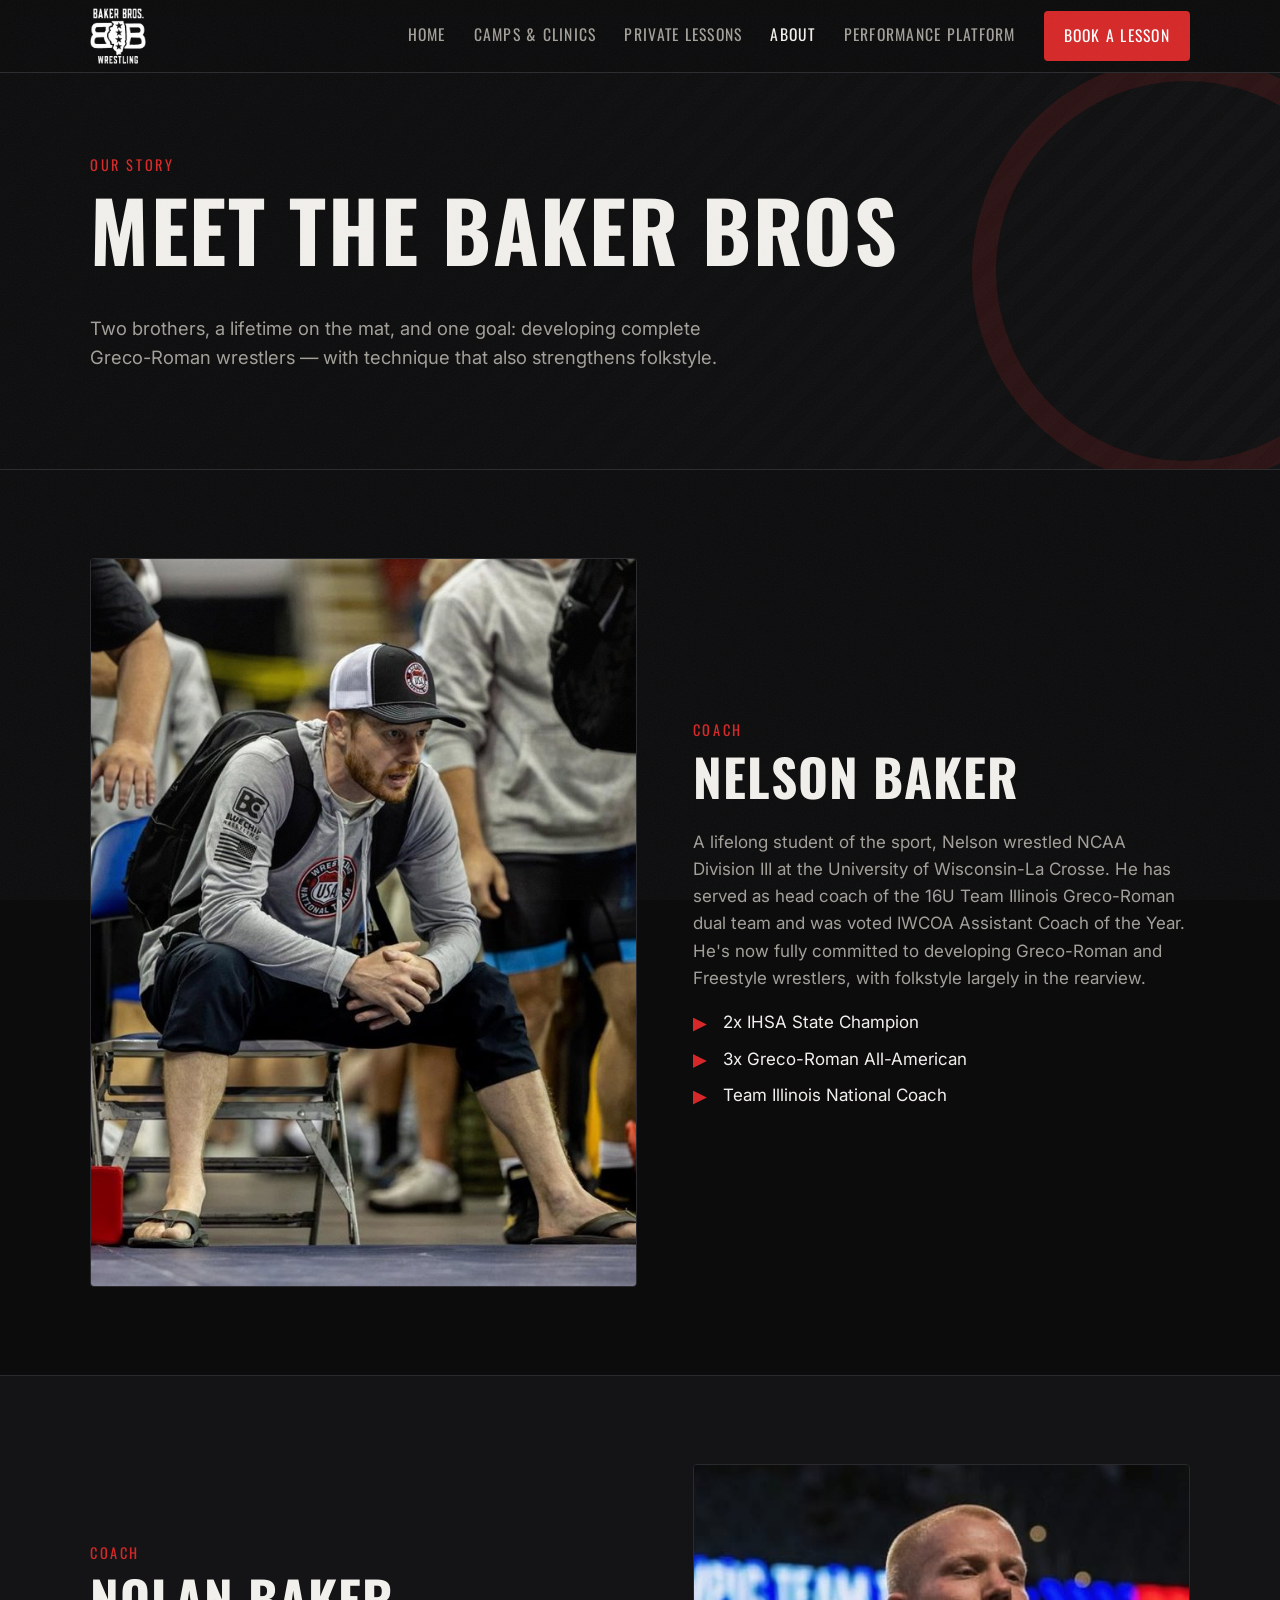
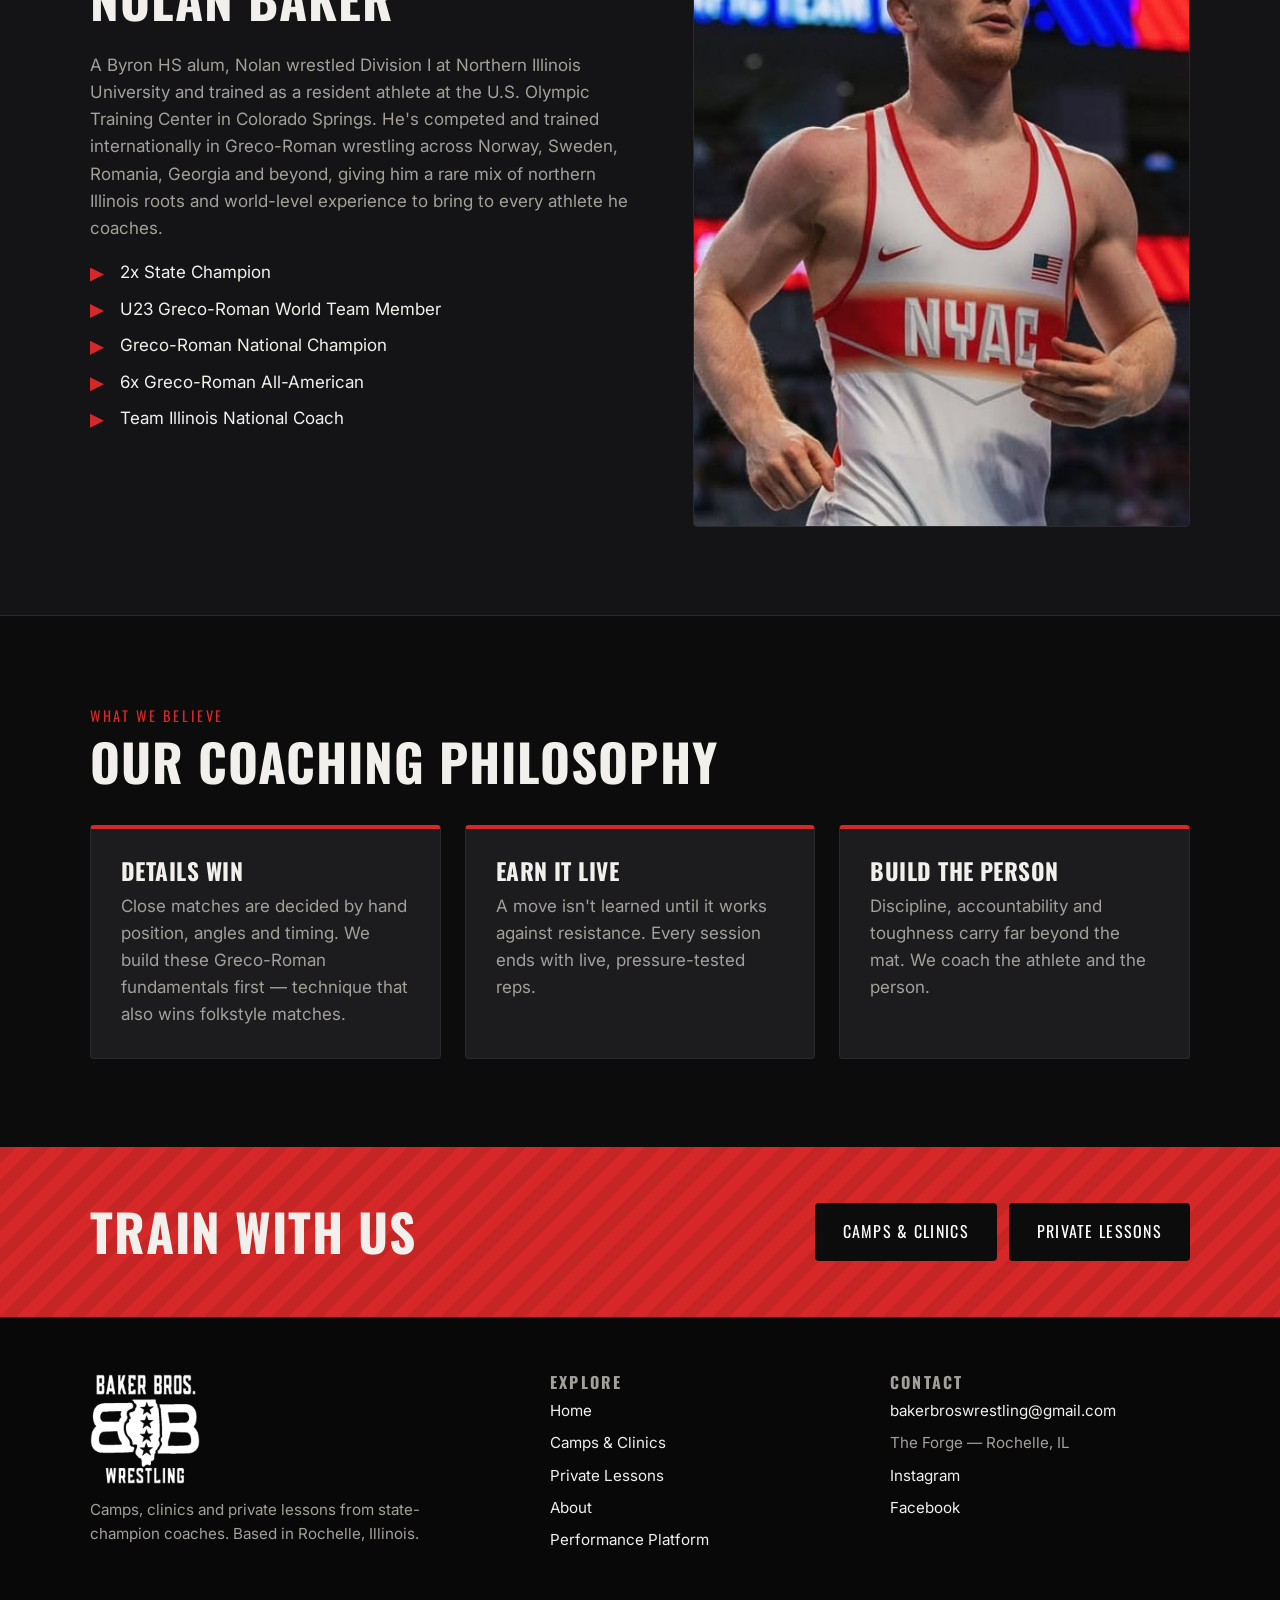
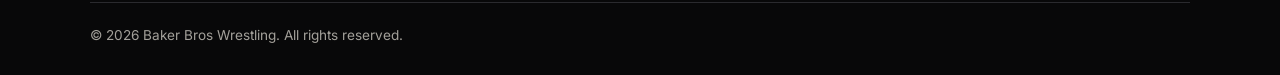
==== commit 11d50798: "Link consistency: Skool buttons read from site-data.js, og tags to live domain Co-Authored-By: Claud" ====
--- a/about.html
+++ b/about.html
@@ -7,10 +7,10 @@
   <meta name="description" content="Meet Nelson and Nolan Baker, the Greco-Roman specialists behind Baker Bros Wrestling.">
   <meta property="og:title" content="About the Coaches | Baker Bros Wrestling">
   <meta property="og:description" content="Meet Nelson and Nolan Baker, the Greco-Roman specialists behind Baker Bros Wrestling.">
-  <meta property="og:image" content="https://baker-brothers-website.vercel.app/images/apple-touch-icon.png">
-  <meta property="og:url" content="https://baker-brothers-website.vercel.app/about.html">
+  <meta property="og:image" content="https://www.bakerbroswrestling.com/images/apple-touch-icon.png">
+  <meta property="og:url" content="https://www.bakerbroswrestling.com/about.html">
   <meta name="twitter:card" content="summary">
-  <meta name="twitter:image" content="https://baker-brothers-website.vercel.app/images/apple-touch-icon.png">
+  <meta name="twitter:image" content="https://www.bakerbroswrestling.com/images/apple-touch-icon.png">
   <link rel="icon" type="image/png" href="images/favicon.png">
   <link rel="apple-touch-icon" href="images/apple-touch-icon.png">
   <link rel="preconnect" href="https://fonts.googleapis.com">
--- a/styles.css
+++ b/styles.css
@@ -267,6 +267,14 @@
 textarea { min-height: 120px; resize: vertical; }
 .hp { position: absolute; left: -9999px; }
 .form-note { font-size: .85rem; color: var(--muted); }
+.form .req { color: var(--accent-2); }
+.field-error { margin: 6px 0 0; font-size: .88rem; color: #ff8a8a; }
+.field-error:empty { display: none; }
+input[aria-invalid="true"], select[aria-invalid="true"], textarea[aria-invalid="true"] { border-color: #ff8a8a; }
+.form-success { padding: 8px 4px; }
+.form-success:focus { outline: none; }
+.form-success h3 { color: var(--accent-2); margin-bottom: 10px; }
+.form-success a { color: var(--text); }
 .form-status { display: none; padding: 14px 16px; border-radius: var(--radius); }
 .form-status.ok { display: block; background: rgba(46,160,67,.15); border: 1px solid #2ea043; }
 .form-status.err { display: block; background: rgba(214,40,40,.12); border: 1px solid var(--accent); }
